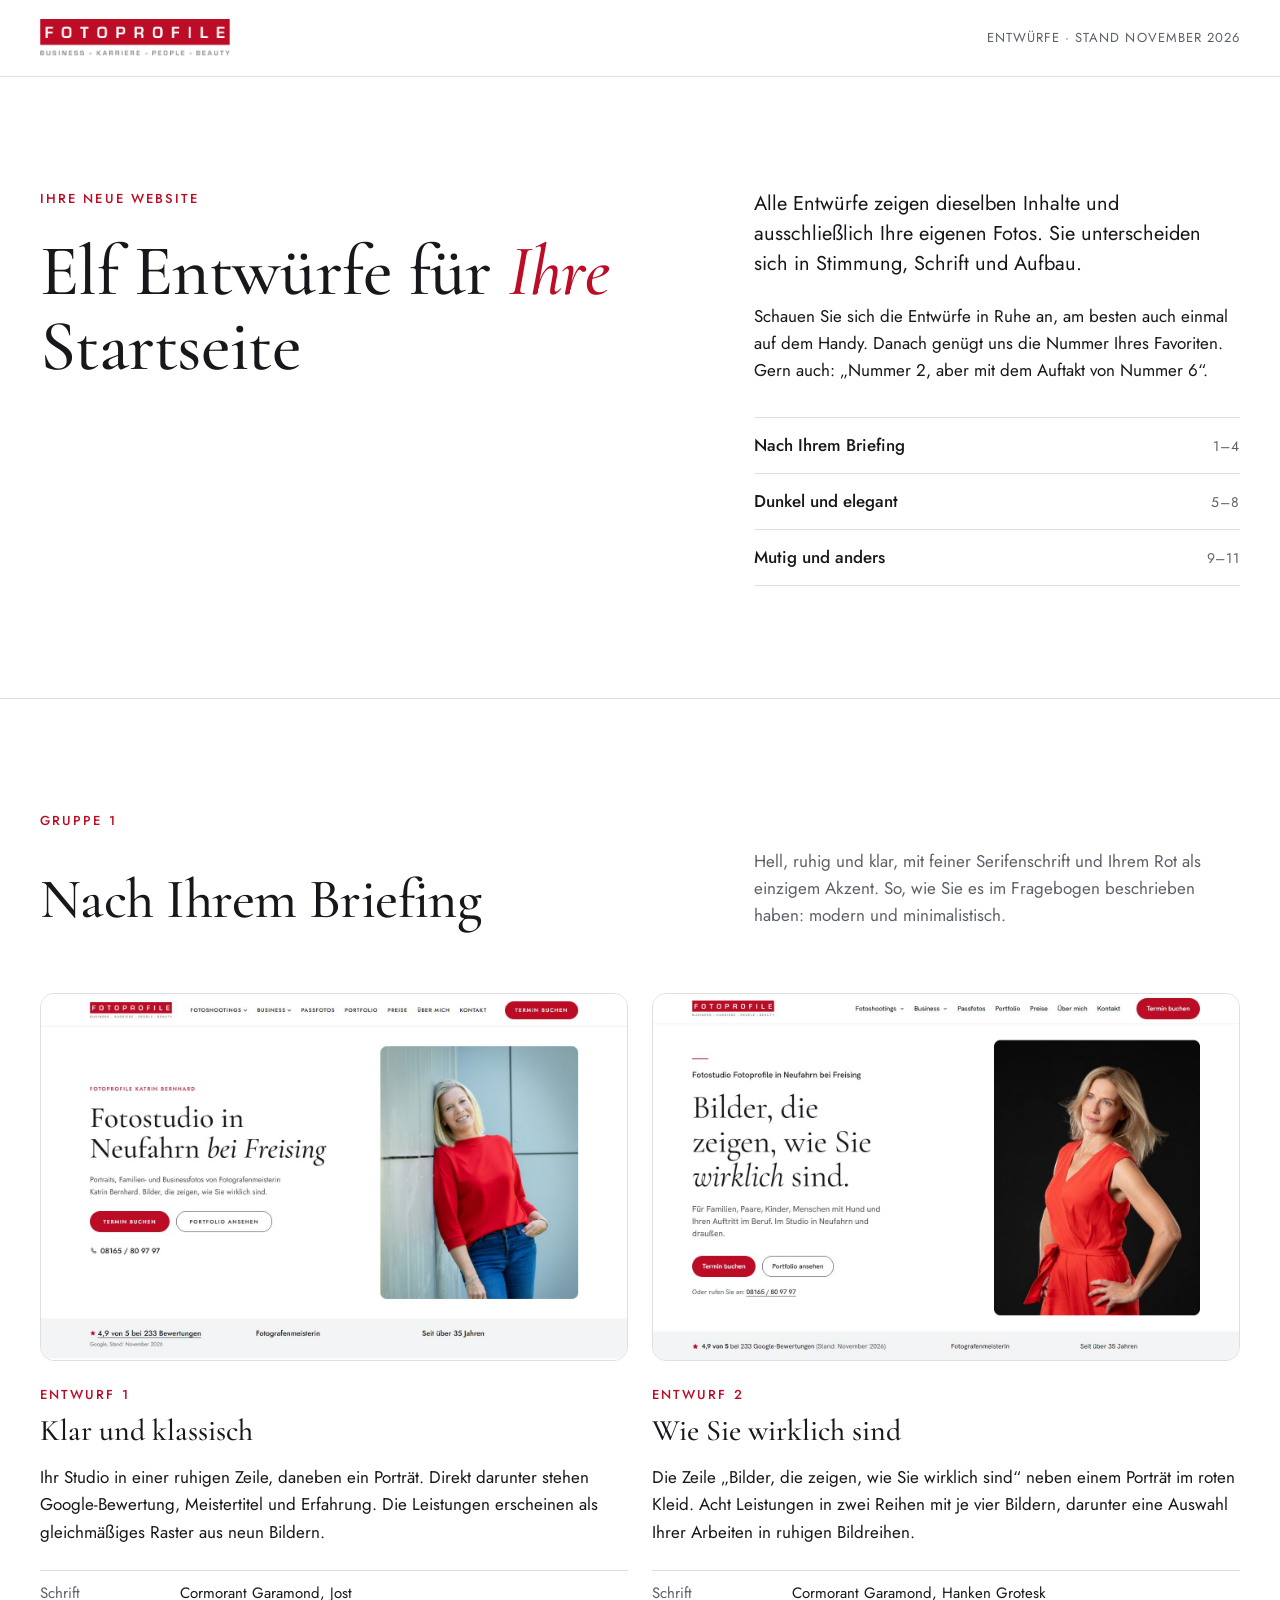
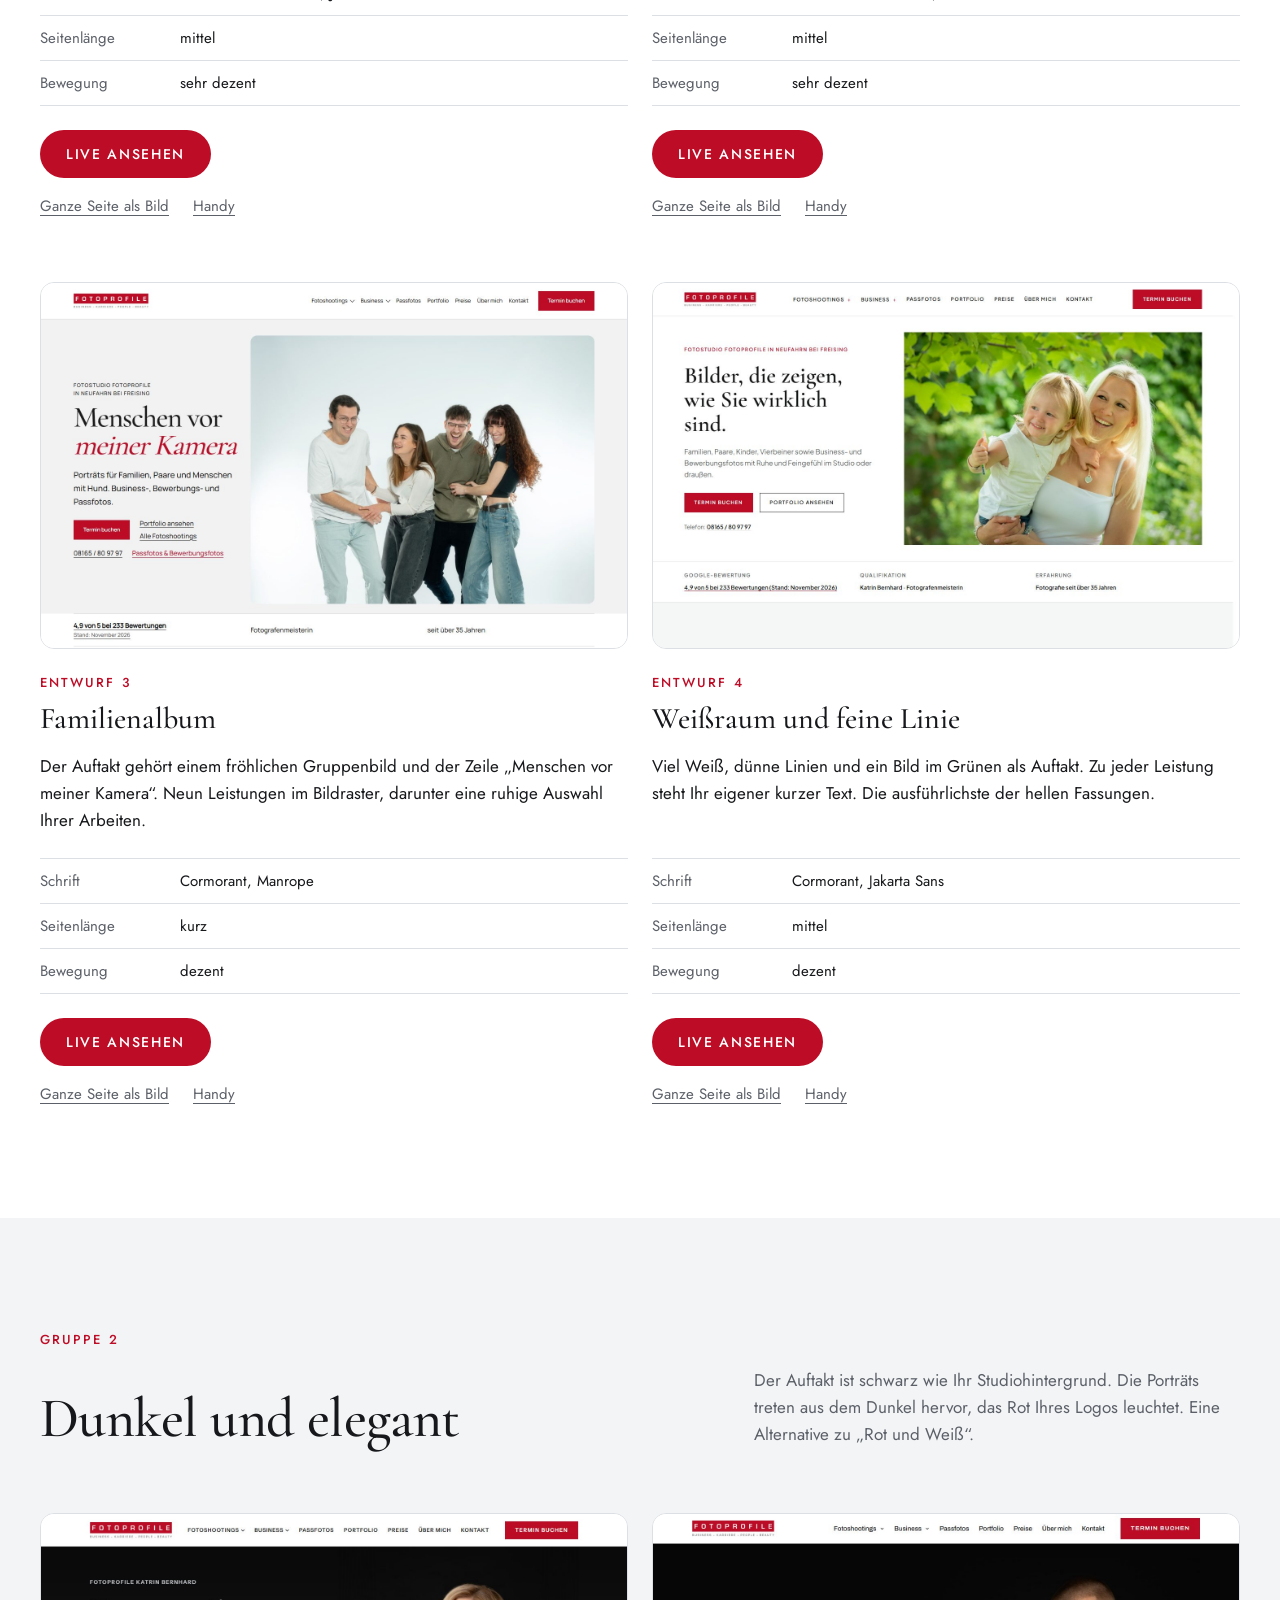
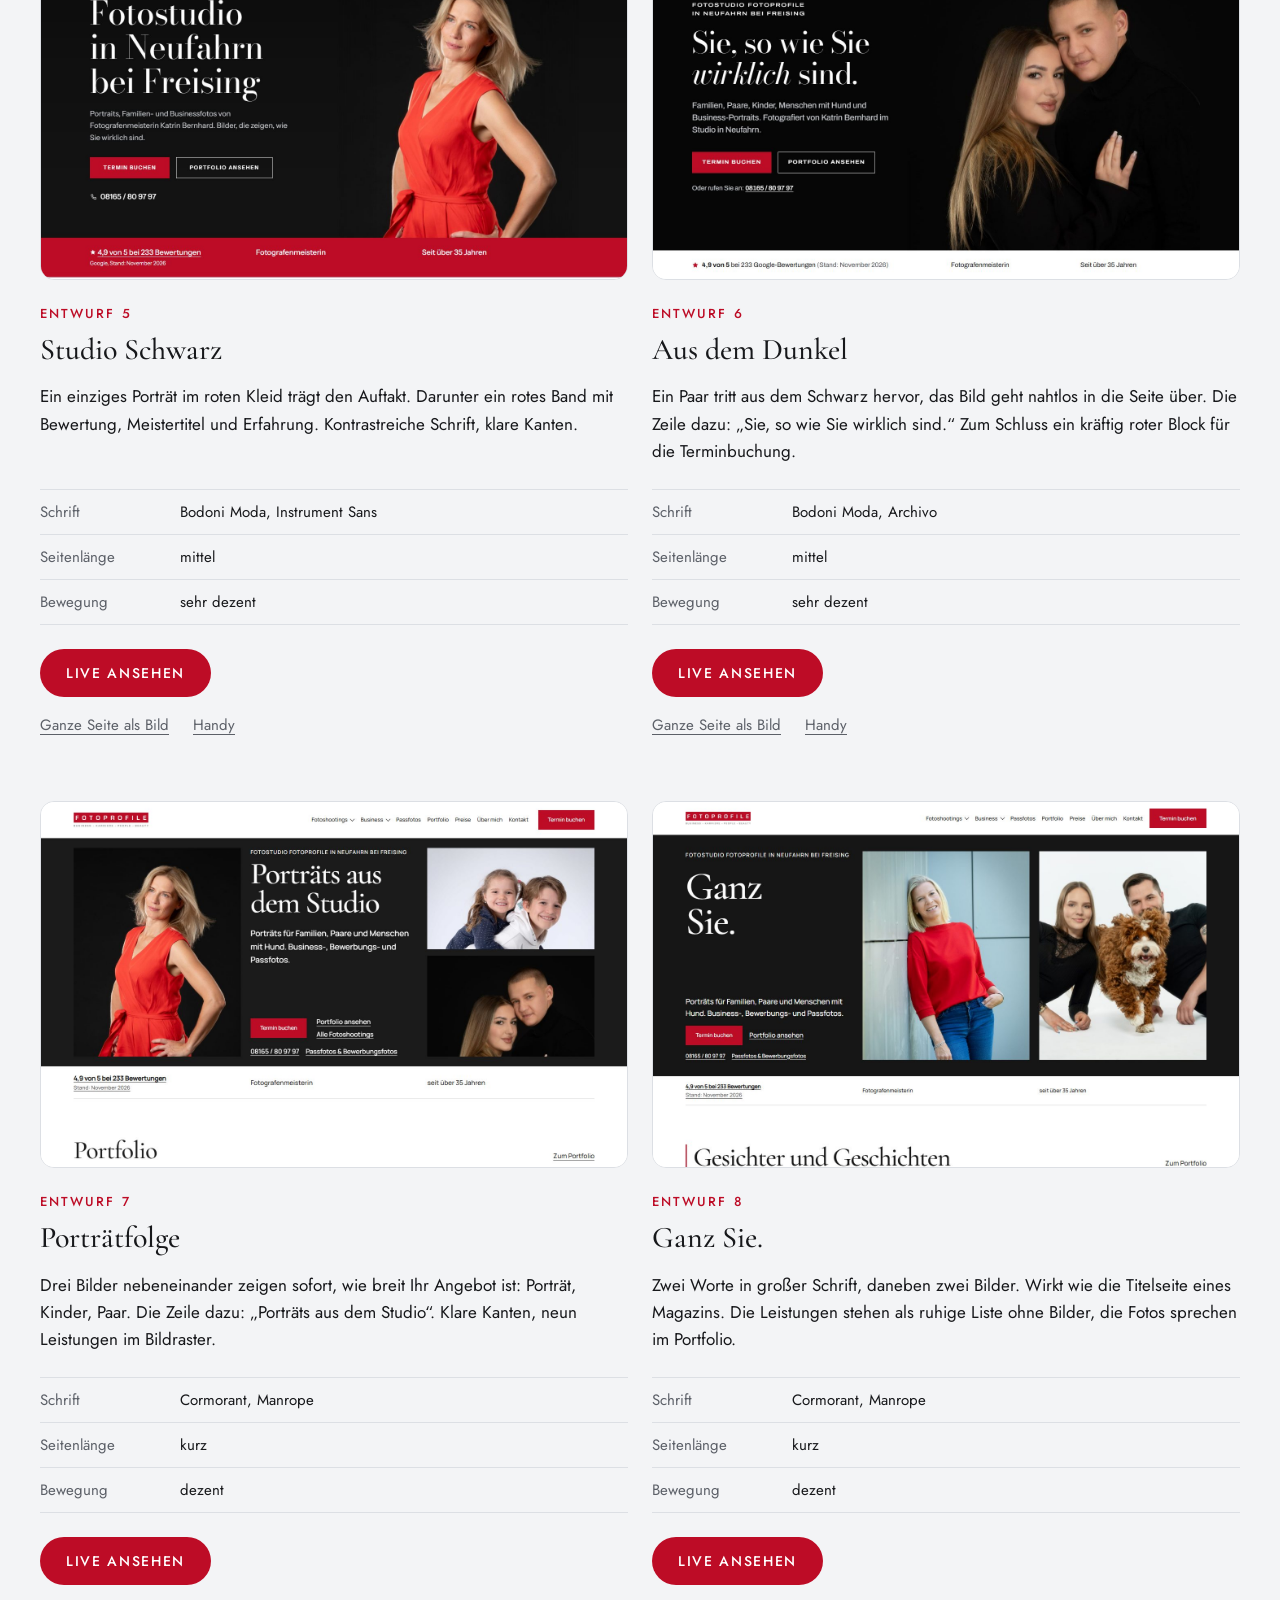
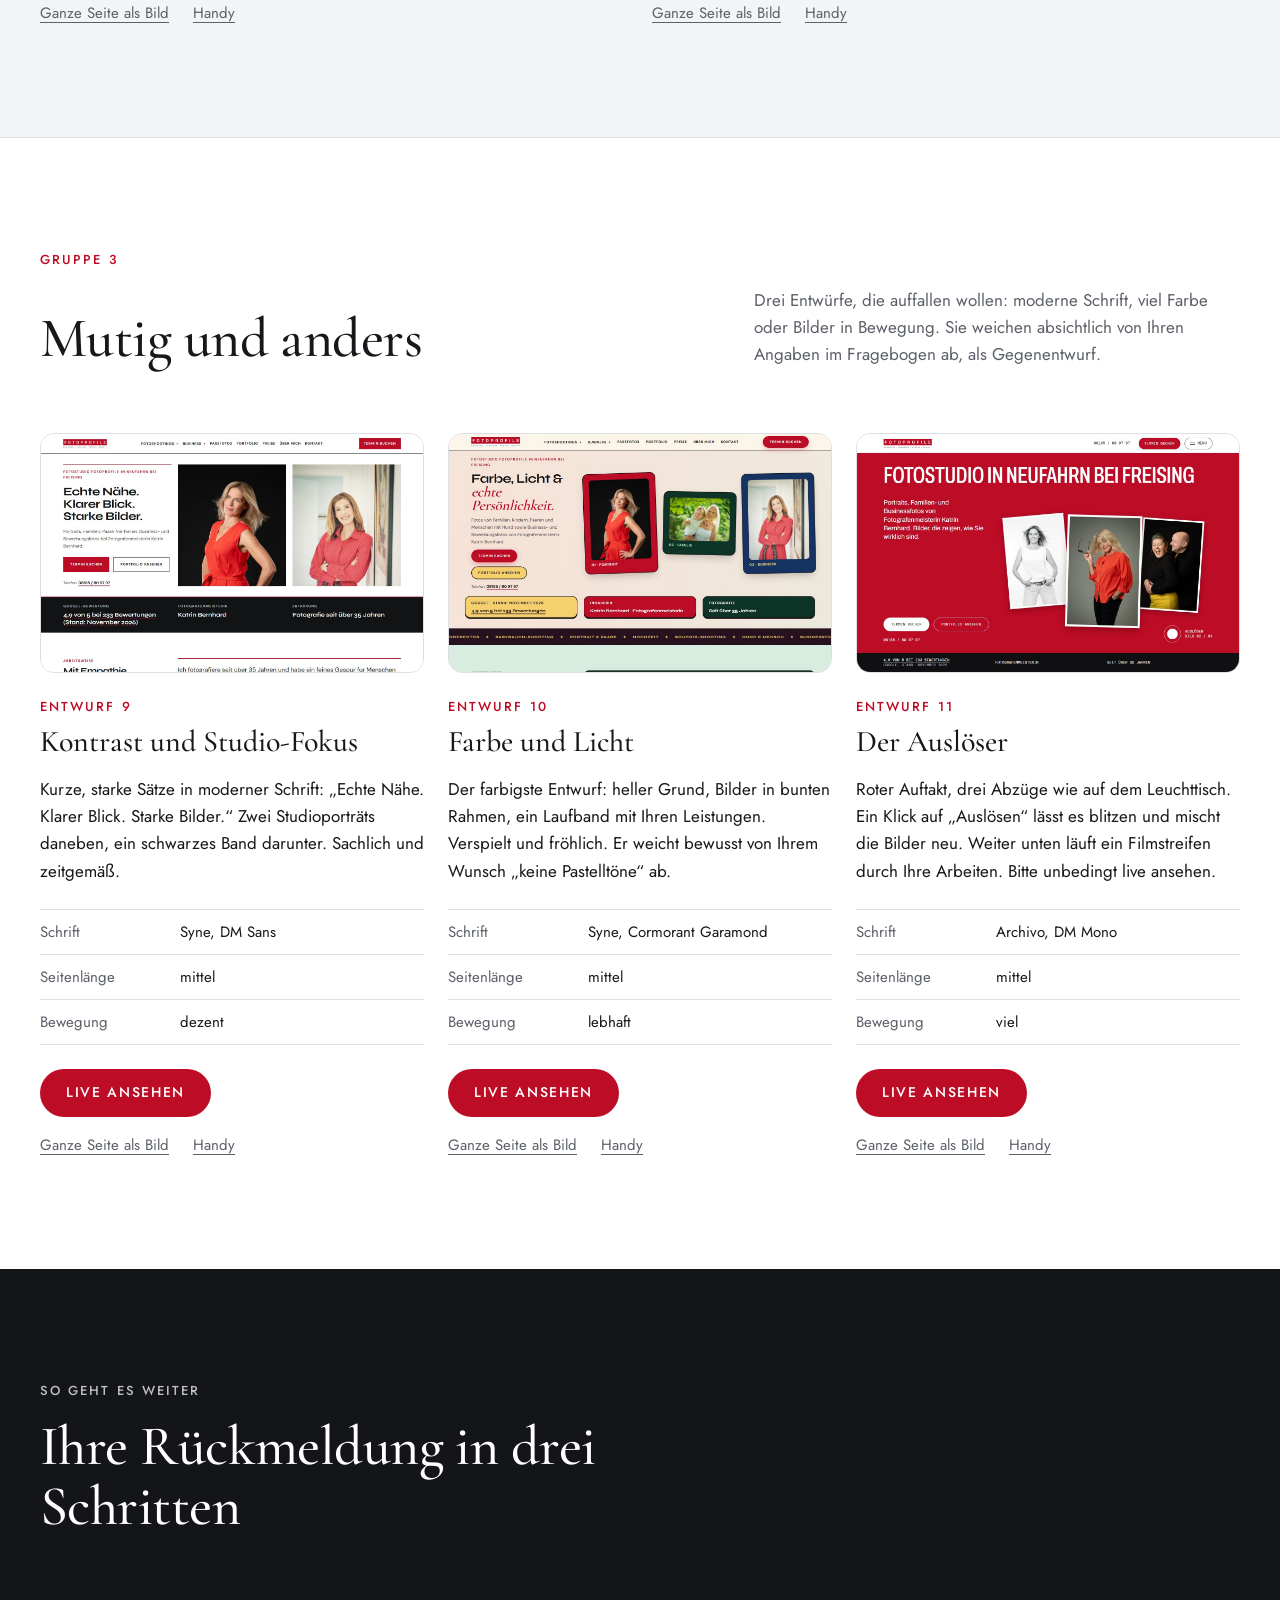
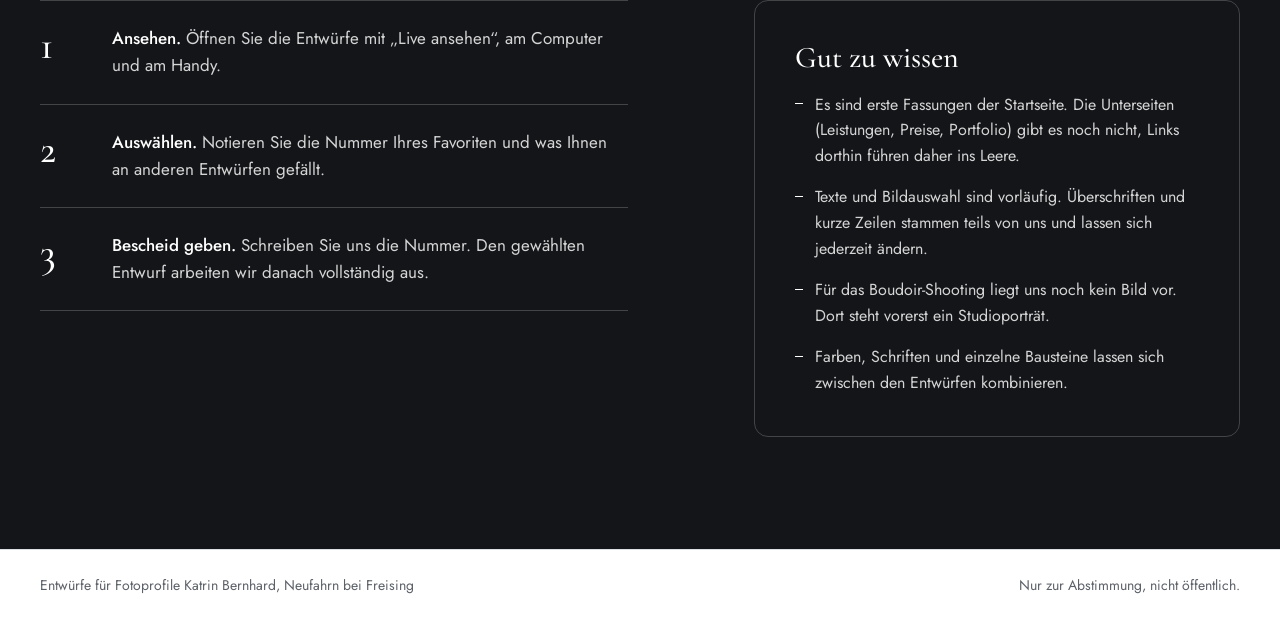
==== index.html @ 047f9659 "Entwürfe Startseite, Stand 12.11.2026" ====
<!doctype html>
<html lang="de">
<head>
  <meta name="robots" content="noindex, nofollow">
  <meta charset="utf-8">
  <meta name="viewport" content="width=device-width, initial-scale=1">
  <title>Fotoprofile Katrin Bernhard: 11 Entwürfe für Ihre neue Startseite</title>
  <meta name="description" content="Elf Entwürfe für die Startseite von Fotoprofile Katrin Bernhard zum Vergleichen und Auswählen.">
  <link rel="stylesheet" href="css/auswahl.css">
</head>
<body>
  <header class="kopf">
    <div class="rahmen kopf__innen">
      <img class="kopf__logo" src="bilder/logo-fotoprofile.png" alt="Fotoprofile" width="1690" height="334">
      <p class="kopf__hinweis">Entwürfe · Stand November 2026</p>
    </div>
  </header>

  <main>
    <section class="auftakt">
      <div class="rahmen auftakt__raster">
        <div class="auftakt__titel">
          <p class="marke">Ihre neue Website</p>
          <h1 class="auftakt__h1">Elf Entwürfe für <em>Ihre</em> Startseite</h1>
        </div>
        <div class="auftakt__text">
          <p class="vorspann">Alle Entwürfe zeigen dieselben Inhalte und ausschließlich Ihre eigenen Fotos. Sie unterscheiden sich in Stimmung, Schrift und Aufbau.</p>
          <p>Schauen Sie sich die Entwürfe in Ruhe an, am besten auch einmal auf dem Handy. Danach genügt uns die Nummer Ihres Favoriten. Gern auch: „Nummer 2, aber mit dem Auftakt von Nummer 6“.</p>
          <ul class="sprung" aria-label="Zu den Gruppen">
            <li><a href="#briefing">Nach Ihrem Briefing <span>1–4</span></a></li>
            <li><a href="#dunkel">Dunkel und elegant <span>5–8</span></a></li>
            <li><a href="#mutig">Mutig und anders <span>9–11</span></a></li>
          </ul>
        </div>
      </div>
    </section>

    <section class="gruppe " id="briefing">
      <div class="rahmen">
        <header class="gruppe__kopf">
          <p class="marke">Gruppe 1</p>
          <h2 class="gruppe__h2">Nach Ihrem Briefing</h2>
          <p class="gruppe__text">Hell, ruhig und klar, mit feiner Serifenschrift und Ihrem Rot als einzigem Akzent. So, wie Sie es im Fragebogen beschrieben haben: modern und minimalistisch.</p>
        </header>
        <div class="karten karten--zwei" data-collection="entwuerfe">
          <article class="karte">
            <a class="karte__bild" href="entwurf-01/" target="_blank" rel="noopener"><img src="bilder/entwurf-01-desktop.jpg" alt="Entwurf 1: heller Auftakt mit Porträt im roten Pullover rechts" width="1440" height="900" loading="lazy"></a>
            <p class="karte__nr">Entwurf 1</p>
            <h3 class="karte__titel">Klar und klassisch</h3>
            <p class="karte__text">Ihr Studio in einer ruhigen Zeile, daneben ein Porträt. Direkt darunter stehen Google-Bewertung, Meistertitel und Erfahrung. Die Leistungen erscheinen als gleichmäßiges Raster aus neun Bildern.</p>
            <dl class="karte__daten">
              <div><dt>Schrift</dt><dd>Cormorant Garamond, Jost</dd></div>
              <div><dt>Seitenlänge</dt><dd>mittel</dd></div>
              <div><dt>Bewegung</dt><dd>sehr dezent</dd></div>
            </dl>
            <p class="karte__links"><a class="knopf" href="entwurf-01/" target="_blank" rel="noopener">Live ansehen</a><a class="textlink" href="bilder/entwurf-01-seite.jpg" target="_blank" rel="noopener">Ganze Seite als Bild</a><a class="textlink" href="bilder/entwurf-01-mobil.jpg" target="_blank" rel="noopener">Handy</a></p>
          </article>
          <article class="karte">
            <a class="karte__bild" href="entwurf-02/" target="_blank" rel="noopener"><img src="bilder/entwurf-02-desktop.jpg" alt="Entwurf 2: heller Auftakt mit der Zeile Bilder, die zeigen, wie Sie wirklich sind und einem Porträt im roten Kleid" width="1440" height="900" loading="lazy"></a>
            <p class="karte__nr">Entwurf 2</p>
            <h3 class="karte__titel">Wie Sie wirklich sind</h3>
            <p class="karte__text">Die Zeile „Bilder, die zeigen, wie Sie wirklich sind“ neben einem Porträt im roten Kleid. Acht Leistungen in zwei Reihen mit je vier Bildern, darunter eine Auswahl Ihrer Arbeiten in ruhigen Bildreihen.</p>
            <dl class="karte__daten">
              <div><dt>Schrift</dt><dd>Cormorant Garamond, Hanken Grotesk</dd></div>
              <div><dt>Seitenlänge</dt><dd>mittel</dd></div>
              <div><dt>Bewegung</dt><dd>sehr dezent</dd></div>
            </dl>
            <p class="karte__links"><a class="knopf" href="entwurf-02/" target="_blank" rel="noopener">Live ansehen</a><a class="textlink" href="bilder/entwurf-02-seite.jpg" target="_blank" rel="noopener">Ganze Seite als Bild</a><a class="textlink" href="bilder/entwurf-02-mobil.jpg" target="_blank" rel="noopener">Handy</a></p>
          </article>
          <article class="karte">
            <a class="karte__bild" href="entwurf-03/" target="_blank" rel="noopener"><img src="bilder/entwurf-03-desktop.jpg" alt="Entwurf 3: heller Auftakt mit vier lachenden jungen Leuten" width="1440" height="900" loading="lazy"></a>
            <p class="karte__nr">Entwurf 3</p>
            <h3 class="karte__titel">Familienalbum</h3>
            <p class="karte__text">Der Auftakt gehört einem fröhlichen Gruppenbild und der Zeile „Menschen vor meiner Kamera“. Neun Leistungen im Bildraster, darunter eine ruhige Auswahl Ihrer Arbeiten.</p>
            <dl class="karte__daten">
              <div><dt>Schrift</dt><dd>Cormorant, Manrope</dd></div>
              <div><dt>Seitenlänge</dt><dd>kurz</dd></div>
              <div><dt>Bewegung</dt><dd>dezent</dd></div>
            </dl>
            <p class="karte__links"><a class="knopf" href="entwurf-03/" target="_blank" rel="noopener">Live ansehen</a><a class="textlink" href="bilder/entwurf-03-seite.jpg" target="_blank" rel="noopener">Ganze Seite als Bild</a><a class="textlink" href="bilder/entwurf-03-mobil.jpg" target="_blank" rel="noopener">Handy</a></p>
          </article>
          <article class="karte">
            <a class="karte__bild" href="entwurf-04/" target="_blank" rel="noopener"><img src="bilder/entwurf-04-desktop.jpg" alt="Entwurf 4: heller Auftakt mit Mutter und Kind im Grünen" width="1440" height="900" loading="lazy"></a>
            <p class="karte__nr">Entwurf 4</p>
            <h3 class="karte__titel">Weißraum und feine Linie</h3>
            <p class="karte__text">Viel Weiß, dünne Linien und ein Bild im Grünen als Auftakt. Zu jeder Leistung steht Ihr eigener kurzer Text. Die ausführlichste der hellen Fassungen.</p>
            <dl class="karte__daten">
              <div><dt>Schrift</dt><dd>Cormorant, Jakarta Sans</dd></div>
              <div><dt>Seitenlänge</dt><dd>mittel</dd></div>
              <div><dt>Bewegung</dt><dd>dezent</dd></div>
            </dl>
            <p class="karte__links"><a class="knopf" href="entwurf-04/" target="_blank" rel="noopener">Live ansehen</a><a class="textlink" href="bilder/entwurf-04-seite.jpg" target="_blank" rel="noopener">Ganze Seite als Bild</a><a class="textlink" href="bilder/entwurf-04-mobil.jpg" target="_blank" rel="noopener">Handy</a></p>
          </article>
        </div>
      </div>
    </section>

    <section class="gruppe gruppe--grau" id="dunkel">
      <div class="rahmen">
        <header class="gruppe__kopf">
          <p class="marke">Gruppe 2</p>
          <h2 class="gruppe__h2">Dunkel und elegant</h2>
          <p class="gruppe__text">Der Auftakt ist schwarz wie Ihr Studiohintergrund. Die Porträts treten aus dem Dunkel hervor, das Rot Ihres Logos leuchtet. Eine Alternative zu „Rot und Weiß“.</p>
        </header>
        <div class="karten karten--zwei" data-collection="entwuerfe">
          <article class="karte">
            <a class="karte__bild" href="entwurf-05/" target="_blank" rel="noopener"><img src="bilder/entwurf-05-desktop.jpg" alt="Entwurf 5: schwarzer Auftakt mit Porträt im roten Kleid" width="1440" height="900" loading="lazy"></a>
            <p class="karte__nr">Entwurf 5</p>
            <h3 class="karte__titel">Studio Schwarz</h3>
            <p class="karte__text">Ein einziges Porträt im roten Kleid trägt den Auftakt. Darunter ein rotes Band mit Bewertung, Meistertitel und Erfahrung. Kontrastreiche Schrift, klare Kanten.</p>
            <dl class="karte__daten">
              <div><dt>Schrift</dt><dd>Bodoni Moda, Instrument Sans</dd></div>
              <div><dt>Seitenlänge</dt><dd>mittel</dd></div>
              <div><dt>Bewegung</dt><dd>sehr dezent</dd></div>
            </dl>
            <p class="karte__links"><a class="knopf" href="entwurf-05/" target="_blank" rel="noopener">Live ansehen</a><a class="textlink" href="bilder/entwurf-05-seite.jpg" target="_blank" rel="noopener">Ganze Seite als Bild</a><a class="textlink" href="bilder/entwurf-05-mobil.jpg" target="_blank" rel="noopener">Handy</a></p>
          </article>
          <article class="karte">
            <a class="karte__bild" href="entwurf-06/" target="_blank" rel="noopener"><img src="bilder/entwurf-06-desktop.jpg" alt="Entwurf 6: schwarzer Auftakt, ein Paar tritt aus dem Dunkel hervor, daneben die Zeile Sie, so wie Sie wirklich sind" width="1440" height="900" loading="lazy"></a>
            <p class="karte__nr">Entwurf 6</p>
            <h3 class="karte__titel">Aus dem Dunkel</h3>
            <p class="karte__text">Ein Paar tritt aus dem Schwarz hervor, das Bild geht nahtlos in die Seite über. Die Zeile dazu: „Sie, so wie Sie wirklich sind.“ Zum Schluss ein kräftig roter Block für die Terminbuchung.</p>
            <dl class="karte__daten">
              <div><dt>Schrift</dt><dd>Bodoni Moda, Archivo</dd></div>
              <div><dt>Seitenlänge</dt><dd>mittel</dd></div>
              <div><dt>Bewegung</dt><dd>sehr dezent</dd></div>
            </dl>
            <p class="karte__links"><a class="knopf" href="entwurf-06/" target="_blank" rel="noopener">Live ansehen</a><a class="textlink" href="bilder/entwurf-06-seite.jpg" target="_blank" rel="noopener">Ganze Seite als Bild</a><a class="textlink" href="bilder/entwurf-06-mobil.jpg" target="_blank" rel="noopener">Handy</a></p>
          </article>
          <article class="karte">
            <a class="karte__bild" href="entwurf-07/" target="_blank" rel="noopener"><img src="bilder/entwurf-07-desktop.jpg" alt="Entwurf 7: dunkler Auftakt mit drei Bildern: Porträt, Kinder, Paar" width="1440" height="900" loading="lazy"></a>
            <p class="karte__nr">Entwurf 7</p>
            <h3 class="karte__titel">Porträtfolge</h3>
            <p class="karte__text">Drei Bilder nebeneinander zeigen sofort, wie breit Ihr Angebot ist: Porträt, Kinder, Paar. Die Zeile dazu: „Porträts aus dem Studio“. Klare Kanten, neun Leistungen im Bildraster.</p>
            <dl class="karte__daten">
              <div><dt>Schrift</dt><dd>Cormorant, Manrope</dd></div>
              <div><dt>Seitenlänge</dt><dd>kurz</dd></div>
              <div><dt>Bewegung</dt><dd>dezent</dd></div>
            </dl>
            <p class="karte__links"><a class="knopf" href="entwurf-07/" target="_blank" rel="noopener">Live ansehen</a><a class="textlink" href="bilder/entwurf-07-seite.jpg" target="_blank" rel="noopener">Ganze Seite als Bild</a><a class="textlink" href="bilder/entwurf-07-mobil.jpg" target="_blank" rel="noopener">Handy</a></p>
          </article>
          <article class="karte">
            <a class="karte__bild" href="entwurf-08/" target="_blank" rel="noopener"><img src="bilder/entwurf-08-desktop.jpg" alt="Entwurf 8: schwarzer Auftakt mit der großen Zeile Ganz Sie und zwei Bildern" width="1440" height="900" loading="lazy"></a>
            <p class="karte__nr">Entwurf 8</p>
            <h3 class="karte__titel">Ganz Sie.</h3>
            <p class="karte__text">Zwei Worte in großer Schrift, daneben zwei Bilder. Wirkt wie die Titelseite eines Magazins. Die Leistungen stehen als ruhige Liste ohne Bilder, die Fotos sprechen im Portfolio.</p>
            <dl class="karte__daten">
              <div><dt>Schrift</dt><dd>Cormorant, Manrope</dd></div>
              <div><dt>Seitenlänge</dt><dd>kurz</dd></div>
              <div><dt>Bewegung</dt><dd>dezent</dd></div>
            </dl>
            <p class="karte__links"><a class="knopf" href="entwurf-08/" target="_blank" rel="noopener">Live ansehen</a><a class="textlink" href="bilder/entwurf-08-seite.jpg" target="_blank" rel="noopener">Ganze Seite als Bild</a><a class="textlink" href="bilder/entwurf-08-mobil.jpg" target="_blank" rel="noopener">Handy</a></p>
          </article>
        </div>
      </div>
    </section>

    <section class="gruppe " id="mutig">
      <div class="rahmen">
        <header class="gruppe__kopf">
          <p class="marke">Gruppe 3</p>
          <h2 class="gruppe__h2">Mutig und anders</h2>
          <p class="gruppe__text">Drei Entwürfe, die auffallen wollen: moderne Schrift, viel Farbe oder Bilder in Bewegung. Sie weichen absichtlich von Ihren Angaben im Fragebogen ab, als Gegenentwurf.</p>
        </header>
        <div class="karten" data-collection="entwuerfe">
          <article class="karte">
            <a class="karte__bild" href="entwurf-09/" target="_blank" rel="noopener"><img src="bilder/entwurf-09-desktop.jpg" alt="Entwurf 9: moderne serifenlose Schrift, zwei Studioporträts, schwarzes Band" width="1440" height="900" loading="lazy"></a>
            <p class="karte__nr">Entwurf 9</p>
            <h3 class="karte__titel">Kontrast und Studio-Fokus</h3>
            <p class="karte__text">Kurze, starke Sätze in moderner Schrift: „Echte Nähe. Klarer Blick. Starke Bilder.“ Zwei Studioporträts daneben, ein schwarzes Band darunter. Sachlich und zeitgemäß.</p>
            <dl class="karte__daten">
              <div><dt>Schrift</dt><dd>Syne, DM Sans</dd></div>
              <div><dt>Seitenlänge</dt><dd>mittel</dd></div>
              <div><dt>Bewegung</dt><dd>dezent</dd></div>
            </dl>
            <p class="karte__links"><a class="knopf" href="entwurf-09/" target="_blank" rel="noopener">Live ansehen</a><a class="textlink" href="bilder/entwurf-09-seite.jpg" target="_blank" rel="noopener">Ganze Seite als Bild</a><a class="textlink" href="bilder/entwurf-09-mobil.jpg" target="_blank" rel="noopener">Handy</a></p>
          </article>
          <article class="karte">
            <a class="karte__bild" href="entwurf-10/" target="_blank" rel="noopener"><img src="bilder/entwurf-10-desktop.jpg" alt="Entwurf 10: farbiger Auftakt mit drei Bildern in roten, grünen und blauen Rahmen" width="1440" height="900" loading="lazy"></a>
            <p class="karte__nr">Entwurf 10</p>
            <h3 class="karte__titel">Farbe und Licht</h3>
            <p class="karte__text">Der farbigste Entwurf: heller Grund, Bilder in bunten Rahmen, ein Laufband mit Ihren Leistungen. Verspielt und fröhlich. Er weicht bewusst von Ihrem Wunsch „keine Pastelltöne“ ab.</p>
            <dl class="karte__daten">
              <div><dt>Schrift</dt><dd>Syne, Cormorant Garamond</dd></div>
              <div><dt>Seitenlänge</dt><dd>mittel</dd></div>
              <div><dt>Bewegung</dt><dd>lebhaft</dd></div>
            </dl>
            <p class="karte__links"><a class="knopf" href="entwurf-10/" target="_blank" rel="noopener">Live ansehen</a><a class="textlink" href="bilder/entwurf-10-seite.jpg" target="_blank" rel="noopener">Ganze Seite als Bild</a><a class="textlink" href="bilder/entwurf-10-mobil.jpg" target="_blank" rel="noopener">Handy</a></p>
          </article>
          <article class="karte">
            <a class="karte__bild" href="entwurf-11/" target="_blank" rel="noopener"><img src="bilder/entwurf-11-desktop.jpg" alt="Entwurf 11: roter Auftakt mit drei Abzügen und einem Auslöser-Knopf" width="1440" height="900" loading="lazy"></a>
            <p class="karte__nr">Entwurf 11</p>
            <h3 class="karte__titel">Der Auslöser</h3>
            <p class="karte__text">Roter Auftakt, drei Abzüge wie auf dem Leuchttisch. Ein Klick auf „Auslösen“ lässt es blitzen und mischt die Bilder neu. Weiter unten läuft ein Filmstreifen durch Ihre Arbeiten. Bitte unbedingt live ansehen.</p>
            <dl class="karte__daten">
              <div><dt>Schrift</dt><dd>Archivo, DM Mono</dd></div>
              <div><dt>Seitenlänge</dt><dd>mittel</dd></div>
              <div><dt>Bewegung</dt><dd>viel</dd></div>
            </dl>
            <p class="karte__links"><a class="knopf" href="entwurf-11/" target="_blank" rel="noopener">Live ansehen</a><a class="textlink" href="bilder/entwurf-11-seite.jpg" target="_blank" rel="noopener">Ganze Seite als Bild</a><a class="textlink" href="bilder/entwurf-11-mobil.jpg" target="_blank" rel="noopener">Handy</a></p>
          </article>
        </div>
      </div>
    </section>

    <section class="gruppe gruppe--dunkel" id="rueckmeldung">
      <div class="rahmen schluss">
        <div class="schluss__titel">
          <p class="marke marke--hell">So geht es weiter</p>
          <h2 class="gruppe__h2">Ihre Rückmeldung in drei Schritten</h2>
        </div>
        <ol class="schritte">
          <li><p><strong>Ansehen.</strong> Öffnen Sie die Entwürfe mit „Live ansehen“, am Computer und am Handy.</p></li>
          <li><p><strong>Auswählen.</strong> Notieren Sie die Nummer Ihres Favoriten und was Ihnen an anderen Entwürfen gefällt.</p></li>
          <li><p><strong>Bescheid geben.</strong> Schreiben Sie uns die Nummer. Den gewählten Entwurf arbeiten wir danach vollständig aus.</p></li>
        </ol>
        <div class="hinweise">
          <h3 class="hinweise__titel">Gut zu wissen</h3>
          <ul>
            <li>Es sind erste Fassungen der Startseite. Die Unterseiten (Leistungen, Preise, Portfolio) gibt es noch nicht, Links dorthin führen daher ins Leere.</li>
            <li>Texte und Bildauswahl sind vorläufig. Überschriften und kurze Zeilen stammen teils von uns und lassen sich jederzeit ändern.</li>
            <li>Für das Boudoir-Shooting liegt uns noch kein Bild vor. Dort steht vorerst ein Studioporträt.</li>
            <li>Farben, Schriften und einzelne Bausteine lassen sich zwischen den Entwürfen kombinieren.</li>
          </ul>
        </div>
      </div>
    </section>
  </main>

  <footer class="fuss">
    <div class="rahmen fuss__innen">
      <p>Entwürfe für Fotoprofile Katrin Bernhard, Neufahrn bei Freising</p>
      <p>Nur zur Abstimmung, nicht öffentlich.</p>
    </div>
  </footer>
</body>
</html>
---- css/auswahl.css ----
/* Страница выбора концепций. Одна сетка, одна шкала отступов, один отступ секций. */
@font-face { font-family: "Cormorant Garamond"; src: url("../fonts/cormorant-garamond-latin-500-normal.woff2") format("woff2"); font-weight: 500; font-style: normal; font-display: swap; unicode-range: U+0000-00FF, U+2013-2014, U+2018-201E, U+2022, U+2026, U+20AC; }
@font-face { font-family: "Cormorant Garamond"; src: url("../fonts/cormorant-garamond-latin-500-italic.woff2") format("woff2"); font-weight: 500; font-style: italic; font-display: swap; unicode-range: U+0000-00FF, U+2013-2014, U+2018-201E, U+2022, U+2026, U+20AC; }
@font-face { font-family: "Jost"; src: url("../fonts/jost-latin-400-normal.woff2") format("woff2"); font-weight: 400; font-style: normal; font-display: swap; }
@font-face { font-family: "Jost"; src: url("../fonts/jost-latin-500-normal.woff2") format("woff2"); font-weight: 500; font-style: normal; font-display: swap; }

:root {
  --c-weiss: #ffffff;
  --c-grau: #f3f4f6;
  --c-linie: #dcdfe4;
  --c-text: #17181b;
  --c-leise: #5c6068;
  --c-dunkel: #141518;
  --c-rot: #bd0c26;
  --f-titel: "Cormorant Garamond", "Times New Roman", serif;
  --f-text: "Jost", "Segoe UI", sans-serif;
  /* шкала отступов */
  --s-1: 8px; --s-2: 16px; --s-3: 24px; --s-4: 40px; --s-5: 64px; --s-6: 96px;
  --sektion: 112px;
  --rand: 40px;
  --rinne: 24px;
  --radius: 14px;
}

*, *::before, *::after { box-sizing: border-box; }
html { -webkit-text-size-adjust: 100%; }
body { margin: 0; background: var(--c-weiss); color: var(--c-text); font-family: var(--f-text); font-size: 17px; line-height: 1.6; }
img { display: block; max-width: 100%; height: auto; }
a { color: inherit; }
:where(h1, h2, h3, p, ul, ol, dl, dd) { margin: 0; }
:where(ul, ol) { padding: 0; list-style: none; }
:focus-visible { outline: 2px solid var(--c-rot); outline-offset: 3px; }

.rahmen { width: 100%; max-width: calc(1200px + 2 * var(--rand)); margin-inline: auto; padding-inline: var(--rand); }

.marke { font-size: 13px; font-weight: 500; letter-spacing: 0.16em; text-transform: uppercase; color: var(--c-rot); }
.marke--hell { color: #ffffff; opacity: 0.72; }

/* шапка */
.kopf { border-bottom: 1px solid var(--c-linie); }
.kopf__innen { display: flex; align-items: center; justify-content: space-between; gap: var(--s-3); min-height: 76px; }
.kopf__logo { width: 190px; }
.kopf__hinweis { font-size: 13px; letter-spacing: 0.08em; text-transform: uppercase; color: var(--c-leise); }

/* вступление */
.auftakt { padding-block: var(--sektion); }
.auftakt__raster { display: grid; grid-template-columns: repeat(12, minmax(0, 1fr)); column-gap: var(--rinne); row-gap: var(--s-4); align-items: start; }
.auftakt__titel { grid-column: 1 / span 6; display: grid; row-gap: var(--s-3); }
.auftakt__text { grid-column: 8 / span 5; display: grid; row-gap: var(--s-3); max-width: 60ch; }
.auftakt__h1 { font-family: var(--f-titel); font-weight: 500; font-size: 72px; line-height: 1.04; letter-spacing: -0.01em; }
.auftakt__h1 em { font-style: italic; color: var(--c-rot); }
.vorspann { font-size: 20px; line-height: 1.5; }
.sprung { display: grid; border-top: 1px solid var(--c-linie); margin-top: var(--s-1); }
.sprung a { display: flex; justify-content: space-between; align-items: baseline; gap: var(--s-2); padding-block: 14px; border-bottom: 1px solid var(--c-linie); text-decoration: none; font-weight: 500; transition: color .2s ease; }
.sprung a span { font-size: 14px; font-weight: 400; color: var(--c-leise); letter-spacing: 0.06em; }
.sprung a:hover { color: var(--c-rot); }

/* группы */
.gruppe { padding-block: var(--sektion); border-top: 1px solid var(--c-linie); }
.gruppe--grau { background: var(--c-grau); border-top: 0; }
.gruppe--dunkel { background: var(--c-dunkel); color: #ffffff; border-top: 0; }
.gruppe__kopf { display: grid; grid-template-columns: repeat(12, minmax(0, 1fr)); column-gap: var(--rinne); row-gap: var(--s-2); align-items: end; margin-bottom: var(--s-5); }
.gruppe__kopf .marke { grid-column: 1 / -1; }
.gruppe__h2 { grid-column: 1 / span 6; font-family: var(--f-titel); font-weight: 500; font-size: 56px; line-height: 1.06; letter-spacing: -0.01em; }
.gruppe__text { grid-column: 8 / span 5; color: var(--c-leise); max-width: 52ch; }

/* карточки: одинаковое строение */
.karten { display: grid; grid-template-columns: repeat(3, minmax(0, 1fr)); column-gap: var(--rinne); row-gap: 0; }
.karten--zwei { grid-template-columns: repeat(2, minmax(0, 1fr)); }
/* отступ между рядами карточек: поле снизу у каждой и встречный отрицательный отступ у сетки */
.karten { margin-bottom: calc(-1 * var(--s-5)); }
.karte { padding-bottom: var(--s-5); }
/* строки карточек общие для всего ряда: блоки стоят на одной высоте */
.karte { display: grid; grid-row: span 6; grid-template-rows: subgrid; row-gap: 0; align-content: start; }
.karte__bild { display: block; aspect-ratio: 16 / 10; overflow: hidden; border-radius: var(--radius); border: 1px solid var(--c-linie); background: var(--c-weiss); }
.karte__bild img { width: 100%; height: 100%; object-fit: cover; object-position: top center; transition: transform .5s ease; }
.karte__bild:hover img { transform: scale(1.025); }
.karte__nr { margin-top: var(--s-3); font-size: 13px; font-weight: 500; letter-spacing: 0.16em; text-transform: uppercase; color: var(--c-rot); }
.karte__titel { margin-top: var(--s-1); font-family: var(--f-titel); font-weight: 500; font-size: 30px; line-height: 1.15; }
.karte__text { margin-top: var(--s-2); color: var(--c-text); }
.karte__daten { margin-top: var(--s-3); border-top: 1px solid var(--c-linie); font-size: 15px; }
.karte__daten div { display: grid; grid-template-columns: 124px minmax(0, 1fr); column-gap: var(--s-2); padding-block: 10px; border-bottom: 1px solid var(--c-linie); }
.karte__daten dt { color: var(--c-leise); }
.karte__links { margin-top: var(--s-3); display: grid; grid-template-columns: max-content max-content; justify-content: start; align-items: center; column-gap: var(--s-3); row-gap: var(--s-2); }
.karte__links .knopf { grid-column: 1 / -1; justify-self: start; }
.knopf { display: inline-flex; align-items: center; justify-content: center; min-height: 48px; padding-inline: 26px; border-radius: 999px; background: var(--c-rot); color: #ffffff; text-decoration: none; font-size: 14px; font-weight: 500; letter-spacing: 0.12em; text-transform: uppercase; transition: background-color .2s ease; }
.knopf:hover { background: #9d0a1f; }
.textlink { font-size: 15px; text-underline-offset: 4px; text-decoration-thickness: 1px; color: var(--c-leise); transition: color .2s ease; }
.textlink:hover { color: var(--c-rot); }

/* завершение */
.schluss { display: grid; grid-template-columns: repeat(12, minmax(0, 1fr)); column-gap: var(--rinne); row-gap: var(--s-5); align-items: start; }
.schluss__titel { grid-column: 1 / span 6; display: grid; row-gap: var(--s-2); }
.schluss__titel .gruppe__h2 { grid-column: auto; }
.schritte { grid-column: 1 / span 6; counter-reset: schritt; display: grid; border-top: 1px solid rgba(255, 255, 255, 0.2); }
.schritte li { counter-increment: schritt; display: grid; grid-template-columns: 56px minmax(0, 1fr); column-gap: var(--s-2); padding-block: var(--s-3); border-bottom: 1px solid rgba(255, 255, 255, 0.2); color: rgba(255, 255, 255, 0.82); }
.schritte li::before { content: counter(schritt); font-family: var(--f-titel); font-size: 40px; line-height: 1; color: #ffffff; }
.schritte strong { color: #ffffff; font-weight: 500; }
.hinweise { grid-column: 8 / span 5; display: grid; row-gap: var(--s-2); padding: var(--s-4); border: 1px solid rgba(255, 255, 255, 0.2); border-radius: var(--radius); }
.hinweise__titel { font-family: var(--f-titel); font-weight: 500; font-size: 30px; line-height: 1.15; }
.hinweise ul { display: grid; row-gap: var(--s-2); color: rgba(255, 255, 255, 0.82); font-size: 16px; }
.hinweise li { padding-left: 20px; position: relative; }
.hinweise li::before { content: ""; position: absolute; left: 0; top: 0.72em; width: 8px; height: 1px; background: #ffffff; }

.fuss { border-top: 1px solid var(--c-linie); }
.fuss__innen { display: flex; flex-wrap: wrap; justify-content: space-between; gap: var(--s-2); padding-block: var(--s-3); font-size: 14px; color: var(--c-leise); }

@media (max-width: 1099px) {
  :root { --sektion: 88px; --rand: 32px; }
  .auftakt__h1 { font-size: 56px; }
  .gruppe__h2 { font-size: 44px; }
  .auftakt__titel, .auftakt__text, .gruppe__h2, .gruppe__text, .schluss__titel, .schritte, .hinweise { grid-column: 1 / -1; }
  .karten { grid-template-columns: repeat(2, minmax(0, 1fr)); }
}
@media (max-width: 699px) {
  :root { --sektion: 64px; --rand: 20px; }
  body { font-size: 16px; }
  .auftakt__h1 { font-size: 42px; }
  .gruppe__h2 { font-size: 34px; }
  .vorspann { font-size: 18px; }
  .gruppe__kopf { margin-bottom: var(--s-4); }
  .karten, .karten--zwei { grid-template-columns: minmax(0, 1fr); }
  .karte__titel, .hinweise__titel { font-size: 26px; }
  .kopf__logo { width: 150px; }
  .kopf__hinweis { display: none; }
  .hinweise { padding: var(--s-3); }
}
@media (prefers-reduced-motion: reduce) { * { transition: none !important; } }
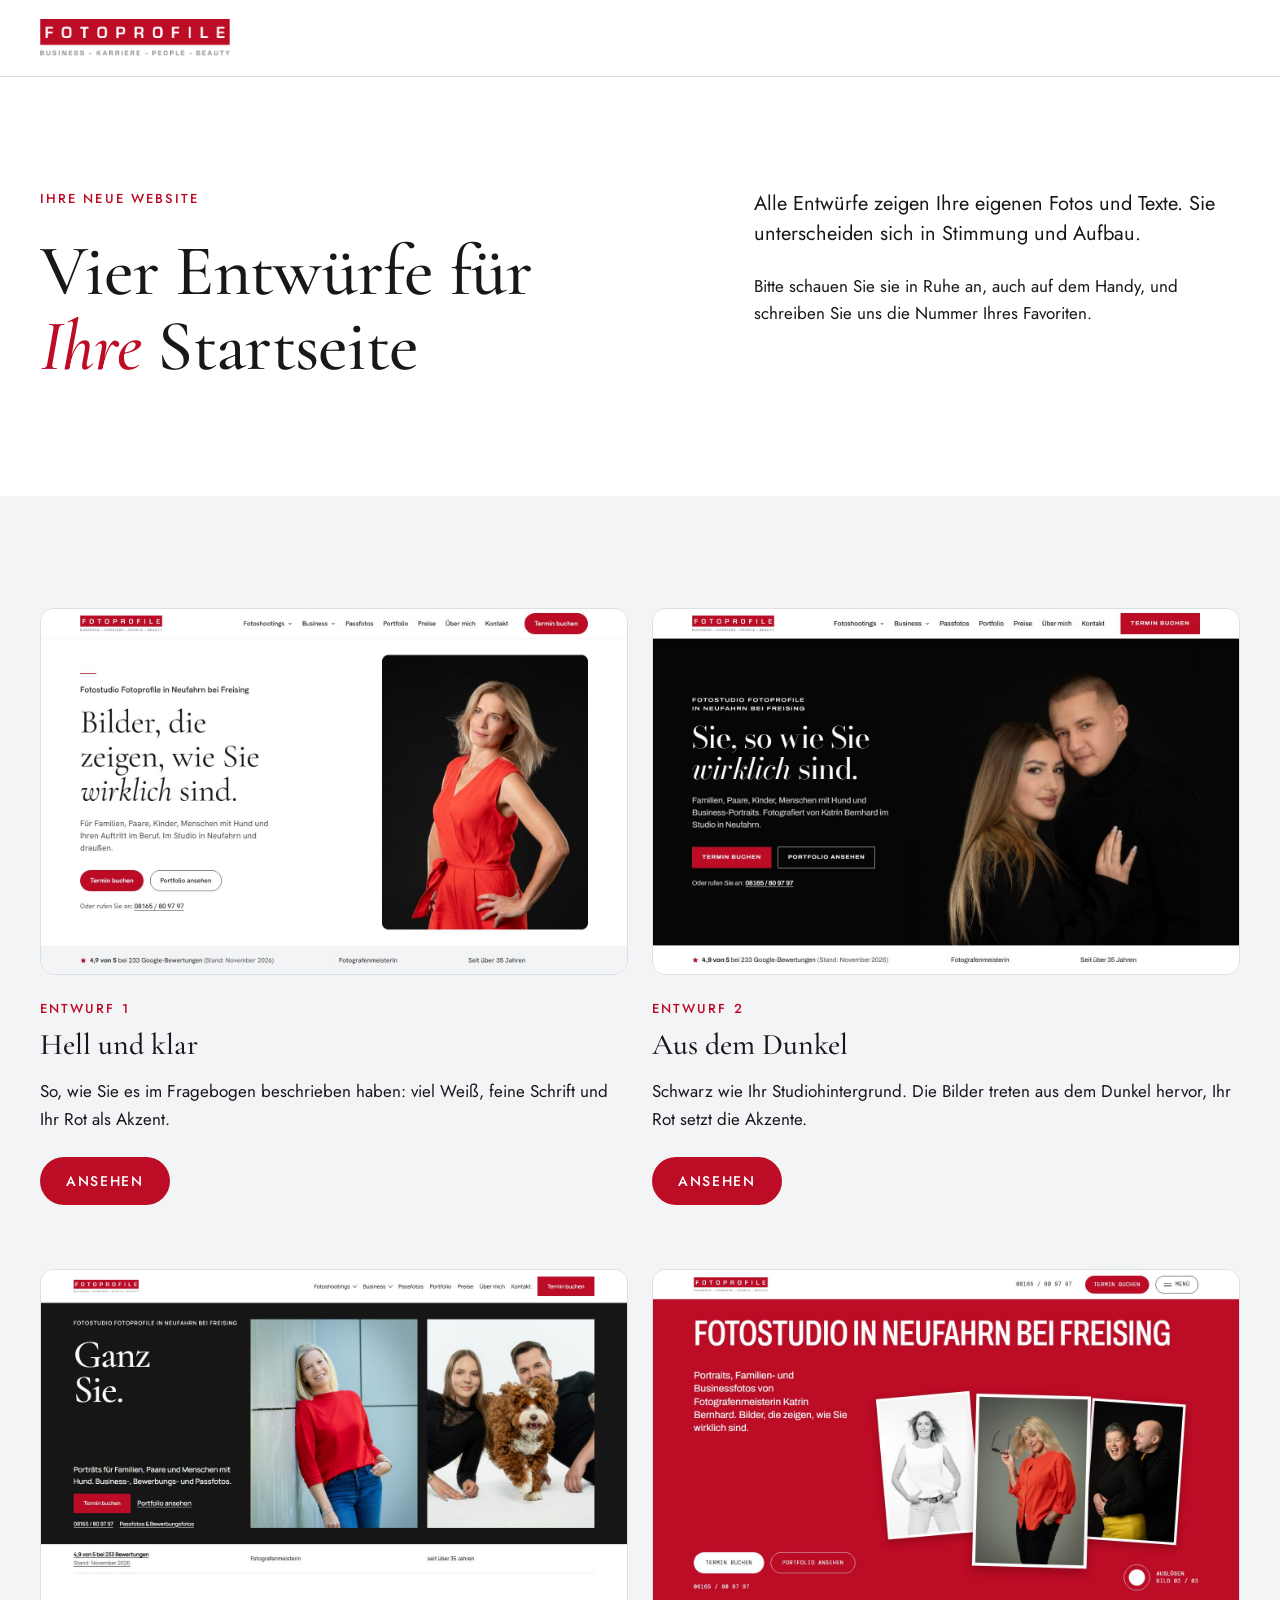
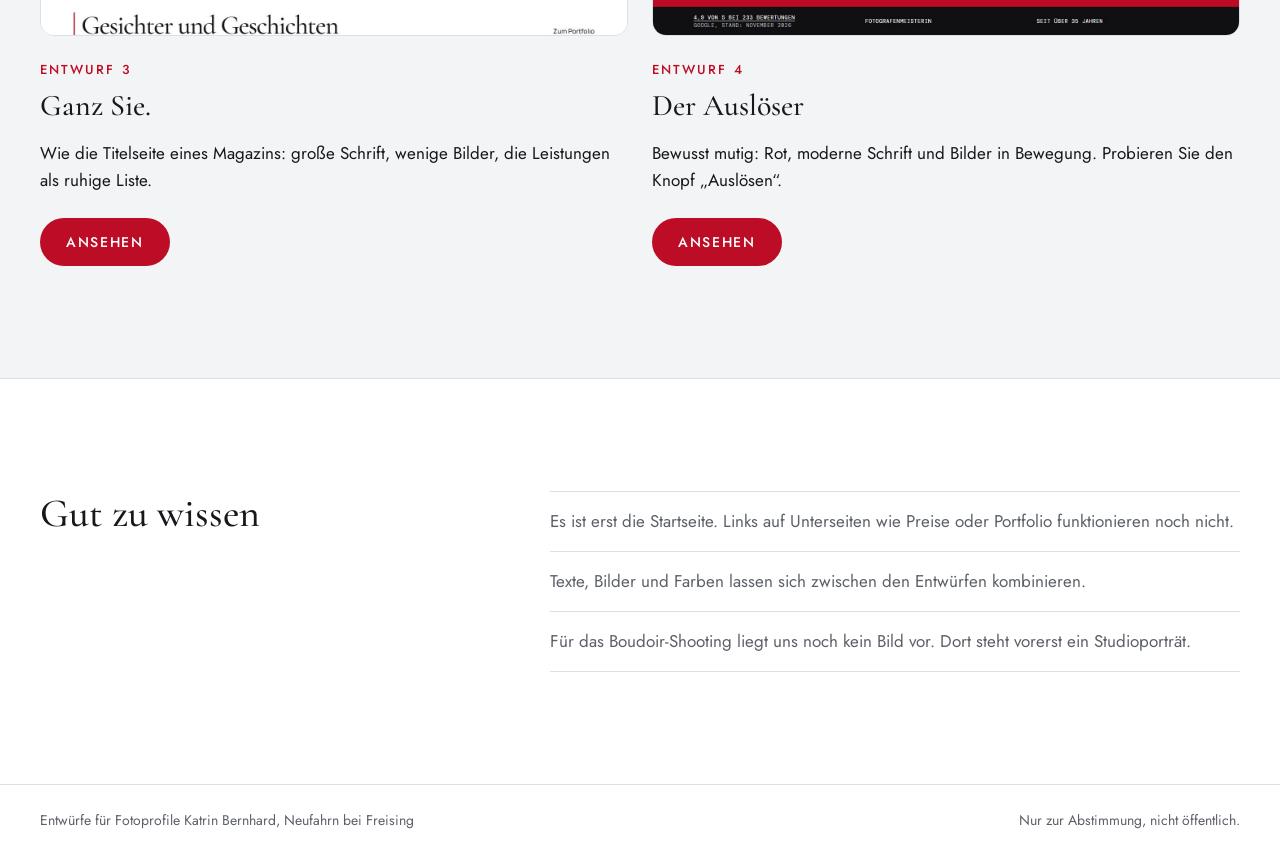
==== commit 9eba98fb: "Vier Entwürfe, vereinfachte Übersicht" ====
--- a/index.html
+++ b/index.html
@@ -4,15 +4,14 @@
   <meta name="robots" content="noindex, nofollow">
   <meta charset="utf-8">
   <meta name="viewport" content="width=device-width, initial-scale=1">
-  <title>Fotoprofile Katrin Bernhard: 11 Entwürfe für Ihre neue Startseite</title>
-  <meta name="description" content="Elf Entwürfe für die Startseite von Fotoprofile Katrin Bernhard zum Vergleichen und Auswählen.">
+  <title>Fotoprofile Katrin Bernhard: Entwürfe für Ihre neue Startseite</title>
+  <meta name="description" content="Vier Entwürfe für die Startseite von Fotoprofile Katrin Bernhard.">
   <link rel="stylesheet" href="css/auswahl.css">
 </head>
 <body>
   <header class="kopf">
     <div class="rahmen kopf__innen">
       <img class="kopf__logo" src="bilder/logo-fotoprofile.png" alt="Fotoprofile" width="1690" height="334">
-      <p class="kopf__hinweis">Entwürfe · Stand November 2026</p>
     </div>
   </header>
 
@@ -21,208 +20,58 @@
       <div class="rahmen auftakt__raster">
         <div class="auftakt__titel">
           <p class="marke">Ihre neue Website</p>
-          <h1 class="auftakt__h1">Elf Entwürfe für <em>Ihre</em> Startseite</h1>
+          <h1 class="auftakt__h1">Vier Entwürfe für <em>Ihre</em> Startseite</h1>
         </div>
         <div class="auftakt__text">
-          <p class="vorspann">Alle Entwürfe zeigen dieselben Inhalte und ausschließlich Ihre eigenen Fotos. Sie unterscheiden sich in Stimmung, Schrift und Aufbau.</p>
-          <p>Schauen Sie sich die Entwürfe in Ruhe an, am besten auch einmal auf dem Handy. Danach genügt uns die Nummer Ihres Favoriten. Gern auch: „Nummer 2, aber mit dem Auftakt von Nummer 6“.</p>
-          <ul class="sprung" aria-label="Zu den Gruppen">
-            <li><a href="#briefing">Nach Ihrem Briefing <span>1–4</span></a></li>
-            <li><a href="#dunkel">Dunkel und elegant <span>5–8</span></a></li>
-            <li><a href="#mutig">Mutig und anders <span>9–11</span></a></li>
-          </ul>
+          <p class="vorspann">Alle Entwürfe zeigen Ihre eigenen Fotos und Texte. Sie unterscheiden sich in Stimmung und Aufbau.</p>
+          <p>Bitte schauen Sie sie in Ruhe an, auch auf dem Handy, und schreiben Sie uns die Nummer Ihres Favoriten.</p>
         </div>
       </div>
     </section>
 
-    <section class="gruppe " id="briefing">
+    <section class="gruppe gruppe--grau">
       <div class="rahmen">
-        <header class="gruppe__kopf">
-          <p class="marke">Gruppe 1</p>
-          <h2 class="gruppe__h2">Nach Ihrem Briefing</h2>
-          <p class="gruppe__text">Hell, ruhig und klar, mit feiner Serifenschrift und Ihrem Rot als einzigem Akzent. So, wie Sie es im Fragebogen beschrieben haben: modern und minimalistisch.</p>
-        </header>
-        <div class="karten karten--zwei" data-collection="entwuerfe">
+        <div class="karten karten--zwei">
           <article class="karte">
-            <a class="karte__bild" href="entwurf-01/" target="_blank" rel="noopener"><img src="bilder/entwurf-01-desktop.jpg" alt="Entwurf 1: heller Auftakt mit Porträt im roten Pullover rechts" width="1440" height="900" loading="lazy"></a>
+            <a class="karte__bild" href="entwurf-01/" target="_blank" rel="noopener"><img src="bilder/entwurf-01-desktop.jpg" alt="Entwurf 1: heller Auftakt mit der Zeile Bilder, die zeigen, wie Sie wirklich sind, daneben ein Porträt im roten Kleid" width="1440" height="900" loading="lazy"></a>
             <p class="karte__nr">Entwurf 1</p>
-            <h3 class="karte__titel">Klar und klassisch</h3>
-            <p class="karte__text">Ihr Studio in einer ruhigen Zeile, daneben ein Porträt. Direkt darunter stehen Google-Bewertung, Meistertitel und Erfahrung. Die Leistungen erscheinen als gleichmäßiges Raster aus neun Bildern.</p>
-            <dl class="karte__daten">
-              <div><dt>Schrift</dt><dd>Cormorant Garamond, Jost</dd></div>
-              <div><dt>Seitenlänge</dt><dd>mittel</dd></div>
-              <div><dt>Bewegung</dt><dd>sehr dezent</dd></div>
-            </dl>
-            <p class="karte__links"><a class="knopf" href="entwurf-01/" target="_blank" rel="noopener">Live ansehen</a><a class="textlink" href="bilder/entwurf-01-seite.jpg" target="_blank" rel="noopener">Ganze Seite als Bild</a><a class="textlink" href="bilder/entwurf-01-mobil.jpg" target="_blank" rel="noopener">Handy</a></p>
+            <h2 class="karte__titel">Hell und klar</h2>
+            <p class="karte__text">So, wie Sie es im Fragebogen beschrieben haben: viel Weiß, feine Schrift und Ihr Rot als Akzent.</p>
+            <p class="karte__links"><a class="knopf" href="entwurf-01/" target="_blank" rel="noopener">Ansehen<span class="unsichtbar">: Entwurf 1</span></a></p>
           </article>
           <article class="karte">
-            <a class="karte__bild" href="entwurf-02/" target="_blank" rel="noopener"><img src="bilder/entwurf-02-desktop.jpg" alt="Entwurf 2: heller Auftakt mit der Zeile Bilder, die zeigen, wie Sie wirklich sind und einem Porträt im roten Kleid" width="1440" height="900" loading="lazy"></a>
+            <a class="karte__bild" href="entwurf-02/" target="_blank" rel="noopener"><img src="bilder/entwurf-02-desktop.jpg" alt="Entwurf 2: schwarzer Auftakt, ein Paar tritt aus dem Dunkel hervor, daneben die Zeile Sie, so wie Sie wirklich sind" width="1440" height="900" loading="lazy"></a>
             <p class="karte__nr">Entwurf 2</p>
-            <h3 class="karte__titel">Wie Sie wirklich sind</h3>
-            <p class="karte__text">Die Zeile „Bilder, die zeigen, wie Sie wirklich sind“ neben einem Porträt im roten Kleid. Acht Leistungen in zwei Reihen mit je vier Bildern, darunter eine Auswahl Ihrer Arbeiten in ruhigen Bildreihen.</p>
-            <dl class="karte__daten">
-              <div><dt>Schrift</dt><dd>Cormorant Garamond, Hanken Grotesk</dd></div>
-              <div><dt>Seitenlänge</dt><dd>mittel</dd></div>
-              <div><dt>Bewegung</dt><dd>sehr dezent</dd></div>
-            </dl>
-            <p class="karte__links"><a class="knopf" href="entwurf-02/" target="_blank" rel="noopener">Live ansehen</a><a class="textlink" href="bilder/entwurf-02-seite.jpg" target="_blank" rel="noopener">Ganze Seite als Bild</a><a class="textlink" href="bilder/entwurf-02-mobil.jpg" target="_blank" rel="noopener">Handy</a></p>
+            <h2 class="karte__titel">Aus dem Dunkel</h2>
+            <p class="karte__text">Schwarz wie Ihr Studiohintergrund. Die Bilder treten aus dem Dunkel hervor, Ihr Rot setzt die Akzente.</p>
+            <p class="karte__links"><a class="knopf" href="entwurf-02/" target="_blank" rel="noopener">Ansehen<span class="unsichtbar">: Entwurf 2</span></a></p>
           </article>
           <article class="karte">
-            <a class="karte__bild" href="entwurf-03/" target="_blank" rel="noopener"><img src="bilder/entwurf-03-desktop.jpg" alt="Entwurf 3: heller Auftakt mit vier lachenden jungen Leuten" width="1440" height="900" loading="lazy"></a>
+            <a class="karte__bild" href="entwurf-03/" target="_blank" rel="noopener"><img src="bilder/entwurf-03-desktop.jpg" alt="Entwurf 3: schwarzer Auftakt mit der großen Zeile Ganz Sie und zwei Bildern" width="1440" height="900" loading="lazy"></a>
             <p class="karte__nr">Entwurf 3</p>
-            <h3 class="karte__titel">Familienalbum</h3>
-            <p class="karte__text">Der Auftakt gehört einem fröhlichen Gruppenbild und der Zeile „Menschen vor meiner Kamera“. Neun Leistungen im Bildraster, darunter eine ruhige Auswahl Ihrer Arbeiten.</p>
-            <dl class="karte__daten">
-              <div><dt>Schrift</dt><dd>Cormorant, Manrope</dd></div>
-              <div><dt>Seitenlänge</dt><dd>kurz</dd></div>
-              <div><dt>Bewegung</dt><dd>dezent</dd></div>
-            </dl>
-            <p class="karte__links"><a class="knopf" href="entwurf-03/" target="_blank" rel="noopener">Live ansehen</a><a class="textlink" href="bilder/entwurf-03-seite.jpg" target="_blank" rel="noopener">Ganze Seite als Bild</a><a class="textlink" href="bilder/entwurf-03-mobil.jpg" target="_blank" rel="noopener">Handy</a></p>
+            <h2 class="karte__titel">Ganz Sie.</h2>
+            <p class="karte__text">Wie die Titelseite eines Magazins: große Schrift, wenige Bilder, die Leistungen als ruhige Liste.</p>
+            <p class="karte__links"><a class="knopf" href="entwurf-03/" target="_blank" rel="noopener">Ansehen<span class="unsichtbar">: Entwurf 3</span></a></p>
           </article>
           <article class="karte">
-            <a class="karte__bild" href="entwurf-04/" target="_blank" rel="noopener"><img src="bilder/entwurf-04-desktop.jpg" alt="Entwurf 4: heller Auftakt mit Mutter und Kind im Grünen" width="1440" height="900" loading="lazy"></a>
+            <a class="karte__bild" href="entwurf-04/" target="_blank" rel="noopener"><img src="bilder/entwurf-04-desktop.jpg" alt="Entwurf 4: roter Auftakt mit drei Abzügen und einem Auslöser-Knopf" width="1440" height="900" loading="lazy"></a>
             <p class="karte__nr">Entwurf 4</p>
-            <h3 class="karte__titel">Weißraum und feine Linie</h3>
-            <p class="karte__text">Viel Weiß, dünne Linien und ein Bild im Grünen als Auftakt. Zu jeder Leistung steht Ihr eigener kurzer Text. Die ausführlichste der hellen Fassungen.</p>
-            <dl class="karte__daten">
-              <div><dt>Schrift</dt><dd>Cormorant, Jakarta Sans</dd></div>
-              <div><dt>Seitenlänge</dt><dd>mittel</dd></div>
-              <div><dt>Bewegung</dt><dd>dezent</dd></div>
-            </dl>
-            <p class="karte__links"><a class="knopf" href="entwurf-04/" target="_blank" rel="noopener">Live ansehen</a><a class="textlink" href="bilder/entwurf-04-seite.jpg" target="_blank" rel="noopener">Ganze Seite als Bild</a><a class="textlink" href="bilder/entwurf-04-mobil.jpg" target="_blank" rel="noopener">Handy</a></p>
+            <h2 class="karte__titel">Der Auslöser</h2>
+            <p class="karte__text">Bewusst mutig: Rot, moderne Schrift und Bilder in Bewegung. Probieren Sie den Knopf „Auslösen“.</p>
+            <p class="karte__links"><a class="knopf" href="entwurf-04/" target="_blank" rel="noopener">Ansehen<span class="unsichtbar">: Entwurf 4</span></a></p>
           </article>
         </div>
       </div>
     </section>
 
-    <section class="gruppe gruppe--grau" id="dunkel">
-      <div class="rahmen">
-        <header class="gruppe__kopf">
-          <p class="marke">Gruppe 2</p>
-          <h2 class="gruppe__h2">Dunkel und elegant</h2>
-          <p class="gruppe__text">Der Auftakt ist schwarz wie Ihr Studiohintergrund. Die Porträts treten aus dem Dunkel hervor, das Rot Ihres Logos leuchtet. Eine Alternative zu „Rot und Weiß“.</p>
-        </header>
-        <div class="karten karten--zwei" data-collection="entwuerfe">
-          <article class="karte">
-            <a class="karte__bild" href="entwurf-05/" target="_blank" rel="noopener"><img src="bilder/entwurf-05-desktop.jpg" alt="Entwurf 5: schwarzer Auftakt mit Porträt im roten Kleid" width="1440" height="900" loading="lazy"></a>
-            <p class="karte__nr">Entwurf 5</p>
-            <h3 class="karte__titel">Studio Schwarz</h3>
-            <p class="karte__text">Ein einziges Porträt im roten Kleid trägt den Auftakt. Darunter ein rotes Band mit Bewertung, Meistertitel und Erfahrung. Kontrastreiche Schrift, klare Kanten.</p>
-            <dl class="karte__daten">
-              <div><dt>Schrift</dt><dd>Bodoni Moda, Instrument Sans</dd></div>
-              <div><dt>Seitenlänge</dt><dd>mittel</dd></div>
-              <div><dt>Bewegung</dt><dd>sehr dezent</dd></div>
-            </dl>
-            <p class="karte__links"><a class="knopf" href="entwurf-05/" target="_blank" rel="noopener">Live ansehen</a><a class="textlink" href="bilder/entwurf-05-seite.jpg" target="_blank" rel="noopener">Ganze Seite als Bild</a><a class="textlink" href="bilder/entwurf-05-mobil.jpg" target="_blank" rel="noopener">Handy</a></p>
-          </article>
-          <article class="karte">
-            <a class="karte__bild" href="entwurf-06/" target="_blank" rel="noopener"><img src="bilder/entwurf-06-desktop.jpg" alt="Entwurf 6: schwarzer Auftakt, ein Paar tritt aus dem Dunkel hervor, daneben die Zeile Sie, so wie Sie wirklich sind" width="1440" height="900" loading="lazy"></a>
-            <p class="karte__nr">Entwurf 6</p>
-            <h3 class="karte__titel">Aus dem Dunkel</h3>
-            <p class="karte__text">Ein Paar tritt aus dem Schwarz hervor, das Bild geht nahtlos in die Seite über. Die Zeile dazu: „Sie, so wie Sie wirklich sind.“ Zum Schluss ein kräftig roter Block für die Terminbuchung.</p>
-            <dl class="karte__daten">
-              <div><dt>Schrift</dt><dd>Bodoni Moda, Archivo</dd></div>
-              <div><dt>Seitenlänge</dt><dd>mittel</dd></div>
-              <div><dt>Bewegung</dt><dd>sehr dezent</dd></div>
-            </dl>
-            <p class="karte__links"><a class="knopf" href="entwurf-06/" target="_blank" rel="noopener">Live ansehen</a><a class="textlink" href="bilder/entwurf-06-seite.jpg" target="_blank" rel="noopener">Ganze Seite als Bild</a><a class="textlink" href="bilder/entwurf-06-mobil.jpg" target="_blank" rel="noopener">Handy</a></p>
-          </article>
-          <article class="karte">
-            <a class="karte__bild" href="entwurf-07/" target="_blank" rel="noopener"><img src="bilder/entwurf-07-desktop.jpg" alt="Entwurf 7: dunkler Auftakt mit drei Bildern: Porträt, Kinder, Paar" width="1440" height="900" loading="lazy"></a>
-            <p class="karte__nr">Entwurf 7</p>
-            <h3 class="karte__titel">Porträtfolge</h3>
-            <p class="karte__text">Drei Bilder nebeneinander zeigen sofort, wie breit Ihr Angebot ist: Porträt, Kinder, Paar. Die Zeile dazu: „Porträts aus dem Studio“. Klare Kanten, neun Leistungen im Bildraster.</p>
-            <dl class="karte__daten">
-              <div><dt>Schrift</dt><dd>Cormorant, Manrope</dd></div>
-              <div><dt>Seitenlänge</dt><dd>kurz</dd></div>
-              <div><dt>Bewegung</dt><dd>dezent</dd></div>
-            </dl>
-            <p class="karte__links"><a class="knopf" href="entwurf-07/" target="_blank" rel="noopener">Live ansehen</a><a class="textlink" href="bilder/entwurf-07-seite.jpg" target="_blank" rel="noopener">Ganze Seite als Bild</a><a class="textlink" href="bilder/entwurf-07-mobil.jpg" target="_blank" rel="noopener">Handy</a></p>
-          </article>
-          <article class="karte">
-            <a class="karte__bild" href="entwurf-08/" target="_blank" rel="noopener"><img src="bilder/entwurf-08-desktop.jpg" alt="Entwurf 8: schwarzer Auftakt mit der großen Zeile Ganz Sie und zwei Bildern" width="1440" height="900" loading="lazy"></a>
-            <p class="karte__nr">Entwurf 8</p>
-            <h3 class="karte__titel">Ganz Sie.</h3>
-            <p class="karte__text">Zwei Worte in großer Schrift, daneben zwei Bilder. Wirkt wie die Titelseite eines Magazins. Die Leistungen stehen als ruhige Liste ohne Bilder, die Fotos sprechen im Portfolio.</p>
-            <dl class="karte__daten">
-              <div><dt>Schrift</dt><dd>Cormorant, Manrope</dd></div>
-              <div><dt>Seitenlänge</dt><dd>kurz</dd></div>
-              <div><dt>Bewegung</dt><dd>dezent</dd></div>
-            </dl>
-            <p class="karte__links"><a class="knopf" href="entwurf-08/" target="_blank" rel="noopener">Live ansehen</a><a class="textlink" href="bilder/entwurf-08-seite.jpg" target="_blank" rel="noopener">Ganze Seite als Bild</a><a class="textlink" href="bilder/entwurf-08-mobil.jpg" target="_blank" rel="noopener">Handy</a></p>
-          </article>
-        </div>
-      </div>
-    </section>
-
-    <section class="gruppe " id="mutig">
-      <div class="rahmen">
-        <header class="gruppe__kopf">
-          <p class="marke">Gruppe 3</p>
-          <h2 class="gruppe__h2">Mutig und anders</h2>
-          <p class="gruppe__text">Drei Entwürfe, die auffallen wollen: moderne Schrift, viel Farbe oder Bilder in Bewegung. Sie weichen absichtlich von Ihren Angaben im Fragebogen ab, als Gegenentwurf.</p>
-        </header>
-        <div class="karten" data-collection="entwuerfe">
-          <article class="karte">
-            <a class="karte__bild" href="entwurf-09/" target="_blank" rel="noopener"><img src="bilder/entwurf-09-desktop.jpg" alt="Entwurf 9: moderne serifenlose Schrift, zwei Studioporträts, schwarzes Band" width="1440" height="900" loading="lazy"></a>
-            <p class="karte__nr">Entwurf 9</p>
-            <h3 class="karte__titel">Kontrast und Studio-Fokus</h3>
-            <p class="karte__text">Kurze, starke Sätze in moderner Schrift: „Echte Nähe. Klarer Blick. Starke Bilder.“ Zwei Studioporträts daneben, ein schwarzes Band darunter. Sachlich und zeitgemäß.</p>
-            <dl class="karte__daten">
-              <div><dt>Schrift</dt><dd>Syne, DM Sans</dd></div>
-              <div><dt>Seitenlänge</dt><dd>mittel</dd></div>
-              <div><dt>Bewegung</dt><dd>dezent</dd></div>
-            </dl>
-            <p class="karte__links"><a class="knopf" href="entwurf-09/" target="_blank" rel="noopener">Live ansehen</a><a class="textlink" href="bilder/entwurf-09-seite.jpg" target="_blank" rel="noopener">Ganze Seite als Bild</a><a class="textlink" href="bilder/entwurf-09-mobil.jpg" target="_blank" rel="noopener">Handy</a></p>
-          </article>
-          <article class="karte">
-            <a class="karte__bild" href="entwurf-10/" target="_blank" rel="noopener"><img src="bilder/entwurf-10-desktop.jpg" alt="Entwurf 10: farbiger Auftakt mit drei Bildern in roten, grünen und blauen Rahmen" width="1440" height="900" loading="lazy"></a>
-            <p class="karte__nr">Entwurf 10</p>
-            <h3 class="karte__titel">Farbe und Licht</h3>
-            <p class="karte__text">Der farbigste Entwurf: heller Grund, Bilder in bunten Rahmen, ein Laufband mit Ihren Leistungen. Verspielt und fröhlich. Er weicht bewusst von Ihrem Wunsch „keine Pastelltöne“ ab.</p>
-            <dl class="karte__daten">
-              <div><dt>Schrift</dt><dd>Syne, Cormorant Garamond</dd></div>
-              <div><dt>Seitenlänge</dt><dd>mittel</dd></div>
-              <div><dt>Bewegung</dt><dd>lebhaft</dd></div>
-            </dl>
-            <p class="karte__links"><a class="knopf" href="entwurf-10/" target="_blank" rel="noopener">Live ansehen</a><a class="textlink" href="bilder/entwurf-10-seite.jpg" target="_blank" rel="noopener">Ganze Seite als Bild</a><a class="textlink" href="bilder/entwurf-10-mobil.jpg" target="_blank" rel="noopener">Handy</a></p>
-          </article>
-          <article class="karte">
-            <a class="karte__bild" href="entwurf-11/" target="_blank" rel="noopener"><img src="bilder/entwurf-11-desktop.jpg" alt="Entwurf 11: roter Auftakt mit drei Abzügen und einem Auslöser-Knopf" width="1440" height="900" loading="lazy"></a>
-            <p class="karte__nr">Entwurf 11</p>
-            <h3 class="karte__titel">Der Auslöser</h3>
-            <p class="karte__text">Roter Auftakt, drei Abzüge wie auf dem Leuchttisch. Ein Klick auf „Auslösen“ lässt es blitzen und mischt die Bilder neu. Weiter unten läuft ein Filmstreifen durch Ihre Arbeiten. Bitte unbedingt live ansehen.</p>
-            <dl class="karte__daten">
-              <div><dt>Schrift</dt><dd>Archivo, DM Mono</dd></div>
-              <div><dt>Seitenlänge</dt><dd>mittel</dd></div>
-              <div><dt>Bewegung</dt><dd>viel</dd></div>
-            </dl>
-            <p class="karte__links"><a class="knopf" href="entwurf-11/" target="_blank" rel="noopener">Live ansehen</a><a class="textlink" href="bilder/entwurf-11-seite.jpg" target="_blank" rel="noopener">Ganze Seite als Bild</a><a class="textlink" href="bilder/entwurf-11-mobil.jpg" target="_blank" rel="noopener">Handy</a></p>
-          </article>
-        </div>
-      </div>
-    </section>
-
-    <section class="gruppe gruppe--dunkel" id="rueckmeldung">
-      <div class="rahmen schluss">
-        <div class="schluss__titel">
-          <p class="marke marke--hell">So geht es weiter</p>
-          <h2 class="gruppe__h2">Ihre Rückmeldung in drei Schritten</h2>
-        </div>
-        <ol class="schritte">
-          <li><p><strong>Ansehen.</strong> Öffnen Sie die Entwürfe mit „Live ansehen“, am Computer und am Handy.</p></li>
-          <li><p><strong>Auswählen.</strong> Notieren Sie die Nummer Ihres Favoriten und was Ihnen an anderen Entwürfen gefällt.</p></li>
-          <li><p><strong>Bescheid geben.</strong> Schreiben Sie uns die Nummer. Den gewählten Entwurf arbeiten wir danach vollständig aus.</p></li>
-        </ol>
-        <div class="hinweise">
-          <h3 class="hinweise__titel">Gut zu wissen</h3>
-          <ul>
-            <li>Es sind erste Fassungen der Startseite. Die Unterseiten (Leistungen, Preise, Portfolio) gibt es noch nicht, Links dorthin führen daher ins Leere.</li>
-            <li>Texte und Bildauswahl sind vorläufig. Überschriften und kurze Zeilen stammen teils von uns und lassen sich jederzeit ändern.</li>
-            <li>Für das Boudoir-Shooting liegt uns noch kein Bild vor. Dort steht vorerst ein Studioporträt.</li>
-            <li>Farben, Schriften und einzelne Bausteine lassen sich zwischen den Entwürfen kombinieren.</li>
-          </ul>
-        </div>
+    <section class="gruppe">
+      <div class="rahmen hinweis">
+        <h2 class="hinweis__titel">Gut zu wissen</h2>
+        <ul class="hinweis__liste">
+          <li>Es ist erst die Startseite. Links auf Unterseiten wie Preise oder Portfolio funktionieren noch nicht.</li>
+          <li>Texte, Bilder und Farben lassen sich zwischen den Entwürfen kombinieren.</li>
+          <li>Für das Boudoir-Shooting liegt uns noch kein Bild vor. Dort steht vorerst ein Studioporträt.</li>
+        </ul>
       </div>
     </section>
   </main>
--- a/css/auswahl.css
+++ b/css/auswahl.css
@@ -34,13 +34,11 @@
 .rahmen { width: 100%; max-width: calc(1200px + 2 * var(--rand)); margin-inline: auto; padding-inline: var(--rand); }
 
 .marke { font-size: 13px; font-weight: 500; letter-spacing: 0.16em; text-transform: uppercase; color: var(--c-rot); }
-.marke--hell { color: #ffffff; opacity: 0.72; }
 
 /* шапка */
 .kopf { border-bottom: 1px solid var(--c-linie); }
 .kopf__innen { display: flex; align-items: center; justify-content: space-between; gap: var(--s-3); min-height: 76px; }
 .kopf__logo { width: 190px; }
-.kopf__hinweis { font-size: 13px; letter-spacing: 0.08em; text-transform: uppercase; color: var(--c-leise); }
 
 /* вступление */
 .auftakt { padding-block: var(--sektion); }
@@ -50,19 +48,11 @@
 .auftakt__h1 { font-family: var(--f-titel); font-weight: 500; font-size: 72px; line-height: 1.04; letter-spacing: -0.01em; }
 .auftakt__h1 em { font-style: italic; color: var(--c-rot); }
 .vorspann { font-size: 20px; line-height: 1.5; }
-.sprung { display: grid; border-top: 1px solid var(--c-linie); margin-top: var(--s-1); }
-.sprung a { display: flex; justify-content: space-between; align-items: baseline; gap: var(--s-2); padding-block: 14px; border-bottom: 1px solid var(--c-linie); text-decoration: none; font-weight: 500; transition: color .2s ease; }
-.sprung a span { font-size: 14px; font-weight: 400; color: var(--c-leise); letter-spacing: 0.06em; }
-.sprung a:hover { color: var(--c-rot); }
 
 /* группы */
 .gruppe { padding-block: var(--sektion); border-top: 1px solid var(--c-linie); }
 .gruppe--grau { background: var(--c-grau); border-top: 0; }
 .gruppe--dunkel { background: var(--c-dunkel); color: #ffffff; border-top: 0; }
-.gruppe__kopf { display: grid; grid-template-columns: repeat(12, minmax(0, 1fr)); column-gap: var(--rinne); row-gap: var(--s-2); align-items: end; margin-bottom: var(--s-5); }
-.gruppe__kopf .marke { grid-column: 1 / -1; }
-.gruppe__h2 { grid-column: 1 / span 6; font-family: var(--f-titel); font-weight: 500; font-size: 56px; line-height: 1.06; letter-spacing: -0.01em; }
-.gruppe__text { grid-column: 8 / span 5; color: var(--c-leise); max-width: 52ch; }
 
 /* карточки: одинаковое строение */
 .karten { display: grid; grid-template-columns: repeat(3, minmax(0, 1fr)); column-gap: var(--rinne); row-gap: 0; }
@@ -71,36 +61,25 @@
 .karten { margin-bottom: calc(-1 * var(--s-5)); }
 .karte { padding-bottom: var(--s-5); }
 /* строки карточек общие для всего ряда: блоки стоят на одной высоте */
-.karte { display: grid; grid-row: span 6; grid-template-rows: subgrid; row-gap: 0; align-content: start; }
+.karte { display: grid; grid-row: span 5; grid-template-rows: subgrid; row-gap: 0; align-content: start; }
 .karte__bild { display: block; aspect-ratio: 16 / 10; overflow: hidden; border-radius: var(--radius); border: 1px solid var(--c-linie); background: var(--c-weiss); }
 .karte__bild img { width: 100%; height: 100%; object-fit: cover; object-position: top center; transition: transform .5s ease; }
 .karte__bild:hover img { transform: scale(1.025); }
 .karte__nr { margin-top: var(--s-3); font-size: 13px; font-weight: 500; letter-spacing: 0.16em; text-transform: uppercase; color: var(--c-rot); }
 .karte__titel { margin-top: var(--s-1); font-family: var(--f-titel); font-weight: 500; font-size: 30px; line-height: 1.15; }
 .karte__text { margin-top: var(--s-2); color: var(--c-text); }
-.karte__daten { margin-top: var(--s-3); border-top: 1px solid var(--c-linie); font-size: 15px; }
-.karte__daten div { display: grid; grid-template-columns: 124px minmax(0, 1fr); column-gap: var(--s-2); padding-block: 10px; border-bottom: 1px solid var(--c-linie); }
-.karte__daten dt { color: var(--c-leise); }
 .karte__links { margin-top: var(--s-3); display: grid; grid-template-columns: max-content max-content; justify-content: start; align-items: center; column-gap: var(--s-3); row-gap: var(--s-2); }
 .karte__links .knopf { grid-column: 1 / -1; justify-self: start; }
 .knopf { display: inline-flex; align-items: center; justify-content: center; min-height: 48px; padding-inline: 26px; border-radius: 999px; background: var(--c-rot); color: #ffffff; text-decoration: none; font-size: 14px; font-weight: 500; letter-spacing: 0.12em; text-transform: uppercase; transition: background-color .2s ease; }
 .knopf:hover { background: #9d0a1f; }
-.textlink { font-size: 15px; text-underline-offset: 4px; text-decoration-thickness: 1px; color: var(--c-leise); transition: color .2s ease; }
-.textlink:hover { color: var(--c-rot); }
 
 /* завершение */
-.schluss { display: grid; grid-template-columns: repeat(12, minmax(0, 1fr)); column-gap: var(--rinne); row-gap: var(--s-5); align-items: start; }
-.schluss__titel { grid-column: 1 / span 6; display: grid; row-gap: var(--s-2); }
-.schluss__titel .gruppe__h2 { grid-column: auto; }
-.schritte { grid-column: 1 / span 6; counter-reset: schritt; display: grid; border-top: 1px solid rgba(255, 255, 255, 0.2); }
-.schritte li { counter-increment: schritt; display: grid; grid-template-columns: 56px minmax(0, 1fr); column-gap: var(--s-2); padding-block: var(--s-3); border-bottom: 1px solid rgba(255, 255, 255, 0.2); color: rgba(255, 255, 255, 0.82); }
-.schritte li::before { content: counter(schritt); font-family: var(--f-titel); font-size: 40px; line-height: 1; color: #ffffff; }
-.schritte strong { color: #ffffff; font-weight: 500; }
-.hinweise { grid-column: 8 / span 5; display: grid; row-gap: var(--s-2); padding: var(--s-4); border: 1px solid rgba(255, 255, 255, 0.2); border-radius: var(--radius); }
-.hinweise__titel { font-family: var(--f-titel); font-weight: 500; font-size: 30px; line-height: 1.15; }
-.hinweise ul { display: grid; row-gap: var(--s-2); color: rgba(255, 255, 255, 0.82); font-size: 16px; }
-.hinweise li { padding-left: 20px; position: relative; }
-.hinweise li::before { content: ""; position: absolute; left: 0; top: 0.72em; width: 8px; height: 1px; background: #ffffff; }
+
+.hinweis { display: grid; grid-template-columns: repeat(12, minmax(0, 1fr)); column-gap: var(--rinne); row-gap: var(--s-3); align-items: start; }
+.hinweis__titel { grid-column: 1 / span 4; font-family: var(--f-titel); font-weight: 500; font-size: 40px; line-height: 1.1; }
+.hinweis__liste { grid-column: 6 / span 7; display: grid; border-top: 1px solid var(--c-linie); }
+.hinweis__liste li { padding-block: var(--s-2); border-bottom: 1px solid var(--c-linie); color: var(--c-leise); }
+.unsichtbar { position: absolute; width: 1px; height: 1px; overflow: hidden; clip: rect(0 0 0 0); white-space: nowrap; }
 
 .fuss { border-top: 1px solid var(--c-linie); }
 .fuss__innen { display: flex; flex-wrap: wrap; justify-content: space-between; gap: var(--s-2); padding-block: var(--s-3); font-size: 14px; color: var(--c-leise); }
@@ -108,21 +87,16 @@
 @media (max-width: 1099px) {
   :root { --sektion: 88px; --rand: 32px; }
   .auftakt__h1 { font-size: 56px; }
-  .gruppe__h2 { font-size: 44px; }
-  .auftakt__titel, .auftakt__text, .gruppe__h2, .gruppe__text, .schluss__titel, .schritte, .hinweise { grid-column: 1 / -1; }
-  .karten { grid-template-columns: repeat(2, minmax(0, 1fr)); }
+  .auftakt__titel, .auftakt__text, .hinweis__titel, .hinweis__liste { grid-column: 1 / -1; }
 }
 @media (max-width: 699px) {
   :root { --sektion: 64px; --rand: 20px; }
   body { font-size: 16px; }
   .auftakt__h1 { font-size: 42px; }
-  .gruppe__h2 { font-size: 34px; }
   .vorspann { font-size: 18px; }
-  .gruppe__kopf { margin-bottom: var(--s-4); }
   .karten, .karten--zwei { grid-template-columns: minmax(0, 1fr); }
-  .karte__titel, .hinweise__titel { font-size: 26px; }
+  .karte__titel { font-size: 26px; }
+  .hinweis__titel { font-size: 32px; }
   .kopf__logo { width: 150px; }
-  .kopf__hinweis { display: none; }
-  .hinweise { padding: var(--s-3); }
 }
 @media (prefers-reduced-motion: reduce) { * { transition: none !important; } }
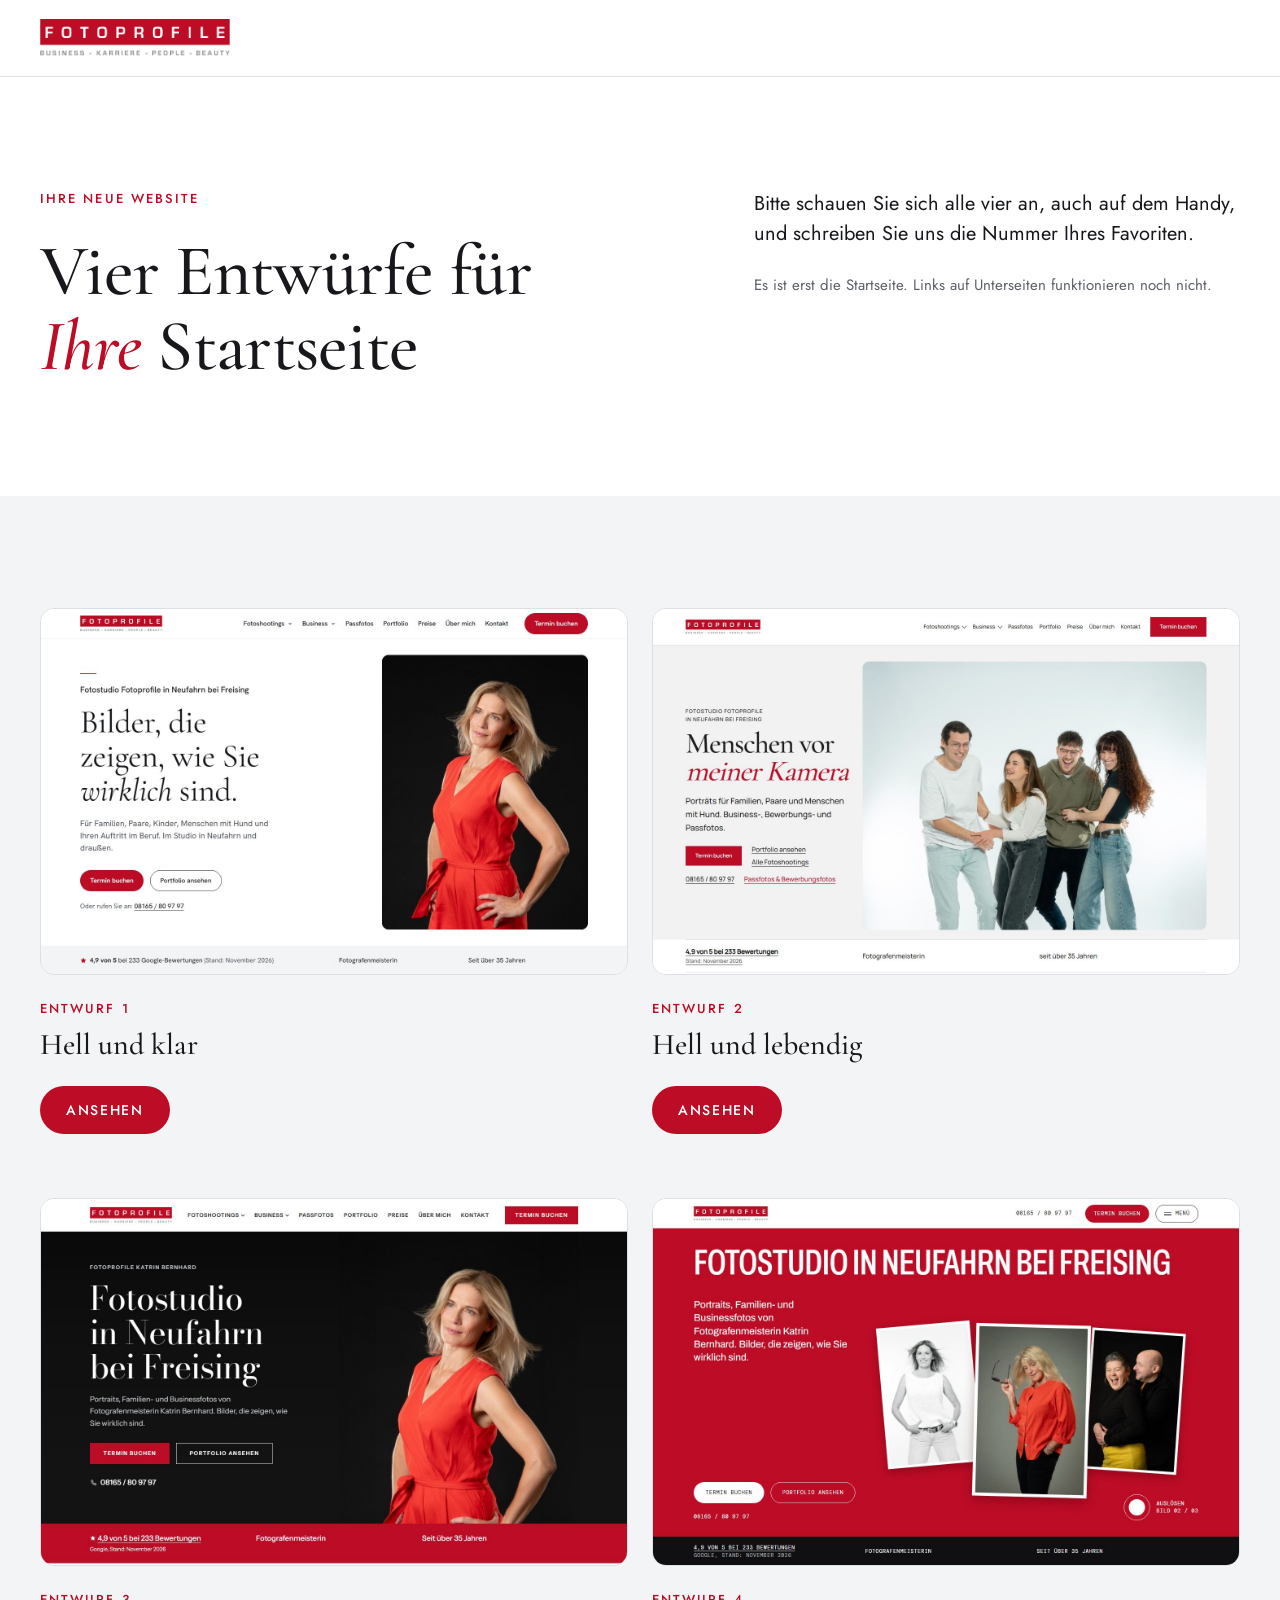
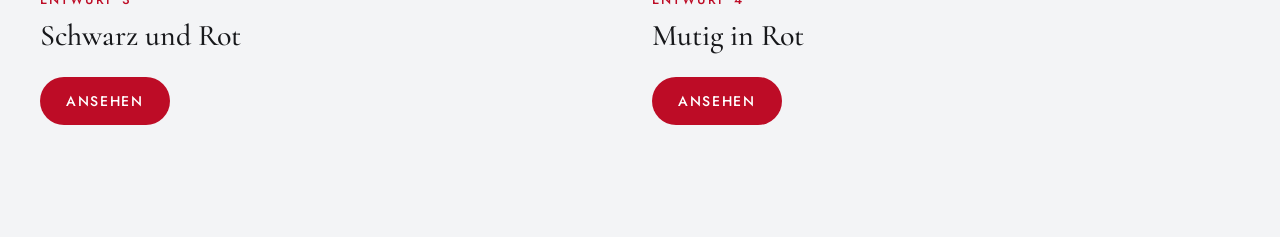
==== commit 6c91388f: "Vier Entwürfe nach Abstimmung, schlichtere Übersicht" ====
--- a/index.html
+++ b/index.html
@@ -23,8 +23,8 @@
           <h1 class="auftakt__h1">Vier Entwürfe für <em>Ihre</em> Startseite</h1>
         </div>
         <div class="auftakt__text">
-          <p class="vorspann">Alle Entwürfe zeigen Ihre eigenen Fotos und Texte. Sie unterscheiden sich in Stimmung und Aufbau.</p>
-          <p>Bitte schauen Sie sie in Ruhe an, auch auf dem Handy, und schreiben Sie uns die Nummer Ihres Favoriten.</p>
+          <p class="vorspann">Bitte schauen Sie sich alle vier an, auch auf dem Handy, und schreiben Sie uns die Nummer Ihres Favoriten.</p>
+          <p class="leise">Es ist erst die Startseite. Links auf Unterseiten funktionieren noch nicht.</p>
         </div>
       </div>
     </section>
@@ -36,51 +36,30 @@
             <a class="karte__bild" href="entwurf-01/" target="_blank" rel="noopener"><img src="bilder/entwurf-01-desktop.jpg" alt="Entwurf 1: heller Auftakt mit der Zeile Bilder, die zeigen, wie Sie wirklich sind, daneben ein Porträt im roten Kleid" width="1440" height="900" loading="lazy"></a>
             <p class="karte__nr">Entwurf 1</p>
             <h2 class="karte__titel">Hell und klar</h2>
-            <p class="karte__text">So, wie Sie es im Fragebogen beschrieben haben: viel Weiß, feine Schrift und Ihr Rot als Akzent.</p>
             <p class="karte__links"><a class="knopf" href="entwurf-01/" target="_blank" rel="noopener">Ansehen<span class="unsichtbar">: Entwurf 1</span></a></p>
           </article>
           <article class="karte">
-            <a class="karte__bild" href="entwurf-02/" target="_blank" rel="noopener"><img src="bilder/entwurf-02-desktop.jpg" alt="Entwurf 2: schwarzer Auftakt, ein Paar tritt aus dem Dunkel hervor, daneben die Zeile Sie, so wie Sie wirklich sind" width="1440" height="900" loading="lazy"></a>
+            <a class="karte__bild" href="entwurf-02/" target="_blank" rel="noopener"><img src="bilder/entwurf-02-desktop.jpg" alt="Entwurf 2: heller Auftakt mit vier lachenden jungen Leuten und der Zeile Menschen vor meiner Kamera" width="1440" height="900" loading="lazy"></a>
             <p class="karte__nr">Entwurf 2</p>
-            <h2 class="karte__titel">Aus dem Dunkel</h2>
-            <p class="karte__text">Schwarz wie Ihr Studiohintergrund. Die Bilder treten aus dem Dunkel hervor, Ihr Rot setzt die Akzente.</p>
+            <h2 class="karte__titel">Hell und lebendig</h2>
             <p class="karte__links"><a class="knopf" href="entwurf-02/" target="_blank" rel="noopener">Ansehen<span class="unsichtbar">: Entwurf 2</span></a></p>
           </article>
           <article class="karte">
-            <a class="karte__bild" href="entwurf-03/" target="_blank" rel="noopener"><img src="bilder/entwurf-03-desktop.jpg" alt="Entwurf 3: schwarzer Auftakt mit der großen Zeile Ganz Sie und zwei Bildern" width="1440" height="900" loading="lazy"></a>
+            <a class="karte__bild" href="entwurf-03/" target="_blank" rel="noopener"><img src="bilder/entwurf-03-desktop.jpg" alt="Entwurf 3: schwarzer Auftakt mit Porträt im roten Kleid, darunter ein rotes Band" width="1440" height="900" loading="lazy"></a>
             <p class="karte__nr">Entwurf 3</p>
-            <h2 class="karte__titel">Ganz Sie.</h2>
-            <p class="karte__text">Wie die Titelseite eines Magazins: große Schrift, wenige Bilder, die Leistungen als ruhige Liste.</p>
+            <h2 class="karte__titel">Schwarz und Rot</h2>
             <p class="karte__links"><a class="knopf" href="entwurf-03/" target="_blank" rel="noopener">Ansehen<span class="unsichtbar">: Entwurf 3</span></a></p>
           </article>
           <article class="karte">
             <a class="karte__bild" href="entwurf-04/" target="_blank" rel="noopener"><img src="bilder/entwurf-04-desktop.jpg" alt="Entwurf 4: roter Auftakt mit drei Abzügen und einem Auslöser-Knopf" width="1440" height="900" loading="lazy"></a>
             <p class="karte__nr">Entwurf 4</p>
-            <h2 class="karte__titel">Der Auslöser</h2>
-            <p class="karte__text">Bewusst mutig: Rot, moderne Schrift und Bilder in Bewegung. Probieren Sie den Knopf „Auslösen“.</p>
+            <h2 class="karte__titel">Mutig in Rot</h2>
             <p class="karte__links"><a class="knopf" href="entwurf-04/" target="_blank" rel="noopener">Ansehen<span class="unsichtbar">: Entwurf 4</span></a></p>
           </article>
         </div>
       </div>
     </section>
 
-    <section class="gruppe">
-      <div class="rahmen hinweis">
-        <h2 class="hinweis__titel">Gut zu wissen</h2>
-        <ul class="hinweis__liste">
-          <li>Es ist erst die Startseite. Links auf Unterseiten wie Preise oder Portfolio funktionieren noch nicht.</li>
-          <li>Texte, Bilder und Farben lassen sich zwischen den Entwürfen kombinieren.</li>
-          <li>Für das Boudoir-Shooting liegt uns noch kein Bild vor. Dort steht vorerst ein Studioporträt.</li>
-        </ul>
-      </div>
-    </section>
   </main>
-
-  <footer class="fuss">
-    <div class="rahmen fuss__innen">
-      <p>Entwürfe für Fotoprofile Katrin Bernhard, Neufahrn bei Freising</p>
-      <p>Nur zur Abstimmung, nicht öffentlich.</p>
-    </div>
-  </footer>
 </body>
 </html>
--- a/css/auswahl.css
+++ b/css/auswahl.css
@@ -47,6 +47,7 @@
 .auftakt__text { grid-column: 8 / span 5; display: grid; row-gap: var(--s-3); max-width: 60ch; }
 .auftakt__h1 { font-family: var(--f-titel); font-weight: 500; font-size: 72px; line-height: 1.04; letter-spacing: -0.01em; }
 .auftakt__h1 em { font-style: italic; color: var(--c-rot); }
+.leise { color: var(--c-leise); font-size: 15px; }
 .vorspann { font-size: 20px; line-height: 1.5; }
 
 /* группы */
@@ -61,13 +62,12 @@
 .karten { margin-bottom: calc(-1 * var(--s-5)); }
 .karte { padding-bottom: var(--s-5); }
 /* строки карточек общие для всего ряда: блоки стоят на одной высоте */
-.karte { display: grid; grid-row: span 5; grid-template-rows: subgrid; row-gap: 0; align-content: start; }
+.karte { display: grid; grid-row: span 4; grid-template-rows: subgrid; row-gap: 0; align-content: start; }
 .karte__bild { display: block; aspect-ratio: 16 / 10; overflow: hidden; border-radius: var(--radius); border: 1px solid var(--c-linie); background: var(--c-weiss); }
 .karte__bild img { width: 100%; height: 100%; object-fit: cover; object-position: top center; transition: transform .5s ease; }
 .karte__bild:hover img { transform: scale(1.025); }
 .karte__nr { margin-top: var(--s-3); font-size: 13px; font-weight: 500; letter-spacing: 0.16em; text-transform: uppercase; color: var(--c-rot); }
 .karte__titel { margin-top: var(--s-1); font-family: var(--f-titel); font-weight: 500; font-size: 30px; line-height: 1.15; }
-.karte__text { margin-top: var(--s-2); color: var(--c-text); }
 .karte__links { margin-top: var(--s-3); display: grid; grid-template-columns: max-content max-content; justify-content: start; align-items: center; column-gap: var(--s-3); row-gap: var(--s-2); }
 .karte__links .knopf { grid-column: 1 / -1; justify-self: start; }
 .knopf { display: inline-flex; align-items: center; justify-content: center; min-height: 48px; padding-inline: 26px; border-radius: 999px; background: var(--c-rot); color: #ffffff; text-decoration: none; font-size: 14px; font-weight: 500; letter-spacing: 0.12em; text-transform: uppercase; transition: background-color .2s ease; }
@@ -75,19 +75,13 @@
 
 /* завершение */
 
-.hinweis { display: grid; grid-template-columns: repeat(12, minmax(0, 1fr)); column-gap: var(--rinne); row-gap: var(--s-3); align-items: start; }
-.hinweis__titel { grid-column: 1 / span 4; font-family: var(--f-titel); font-weight: 500; font-size: 40px; line-height: 1.1; }
-.hinweis__liste { grid-column: 6 / span 7; display: grid; border-top: 1px solid var(--c-linie); }
-.hinweis__liste li { padding-block: var(--s-2); border-bottom: 1px solid var(--c-linie); color: var(--c-leise); }
 .unsichtbar { position: absolute; width: 1px; height: 1px; overflow: hidden; clip: rect(0 0 0 0); white-space: nowrap; }
 
-.fuss { border-top: 1px solid var(--c-linie); }
-.fuss__innen { display: flex; flex-wrap: wrap; justify-content: space-between; gap: var(--s-2); padding-block: var(--s-3); font-size: 14px; color: var(--c-leise); }
 
 @media (max-width: 1099px) {
   :root { --sektion: 88px; --rand: 32px; }
   .auftakt__h1 { font-size: 56px; }
-  .auftakt__titel, .auftakt__text, .hinweis__titel, .hinweis__liste { grid-column: 1 / -1; }
+  .auftakt__titel, .auftakt__text { grid-column: 1 / -1; }
 }
 @media (max-width: 699px) {
   :root { --sektion: 64px; --rand: 20px; }
@@ -96,7 +90,6 @@
   .vorspann { font-size: 18px; }
   .karten, .karten--zwei { grid-template-columns: minmax(0, 1fr); }
   .karte__titel { font-size: 26px; }
-  .hinweis__titel { font-size: 32px; }
   .kopf__logo { width: 150px; }
 }
 @media (prefers-reduced-motion: reduce) { * { transition: none !important; } }
